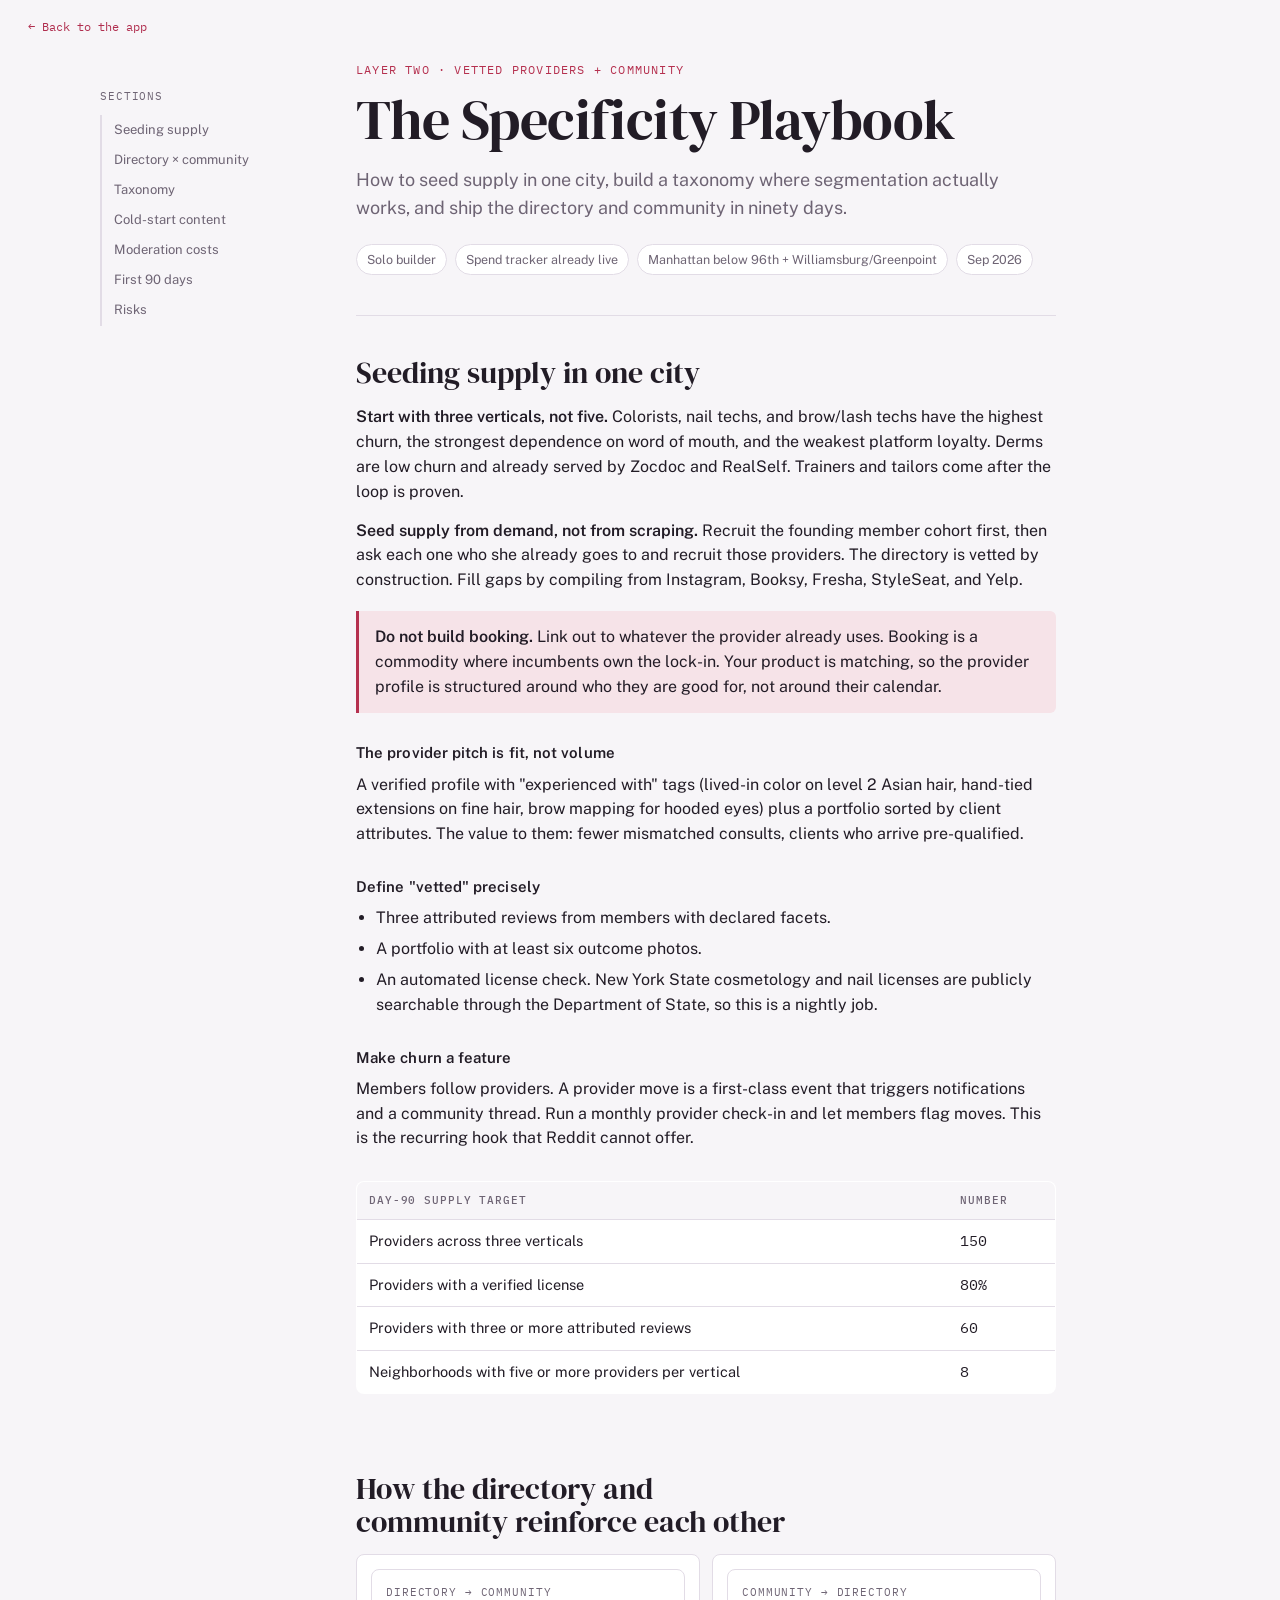
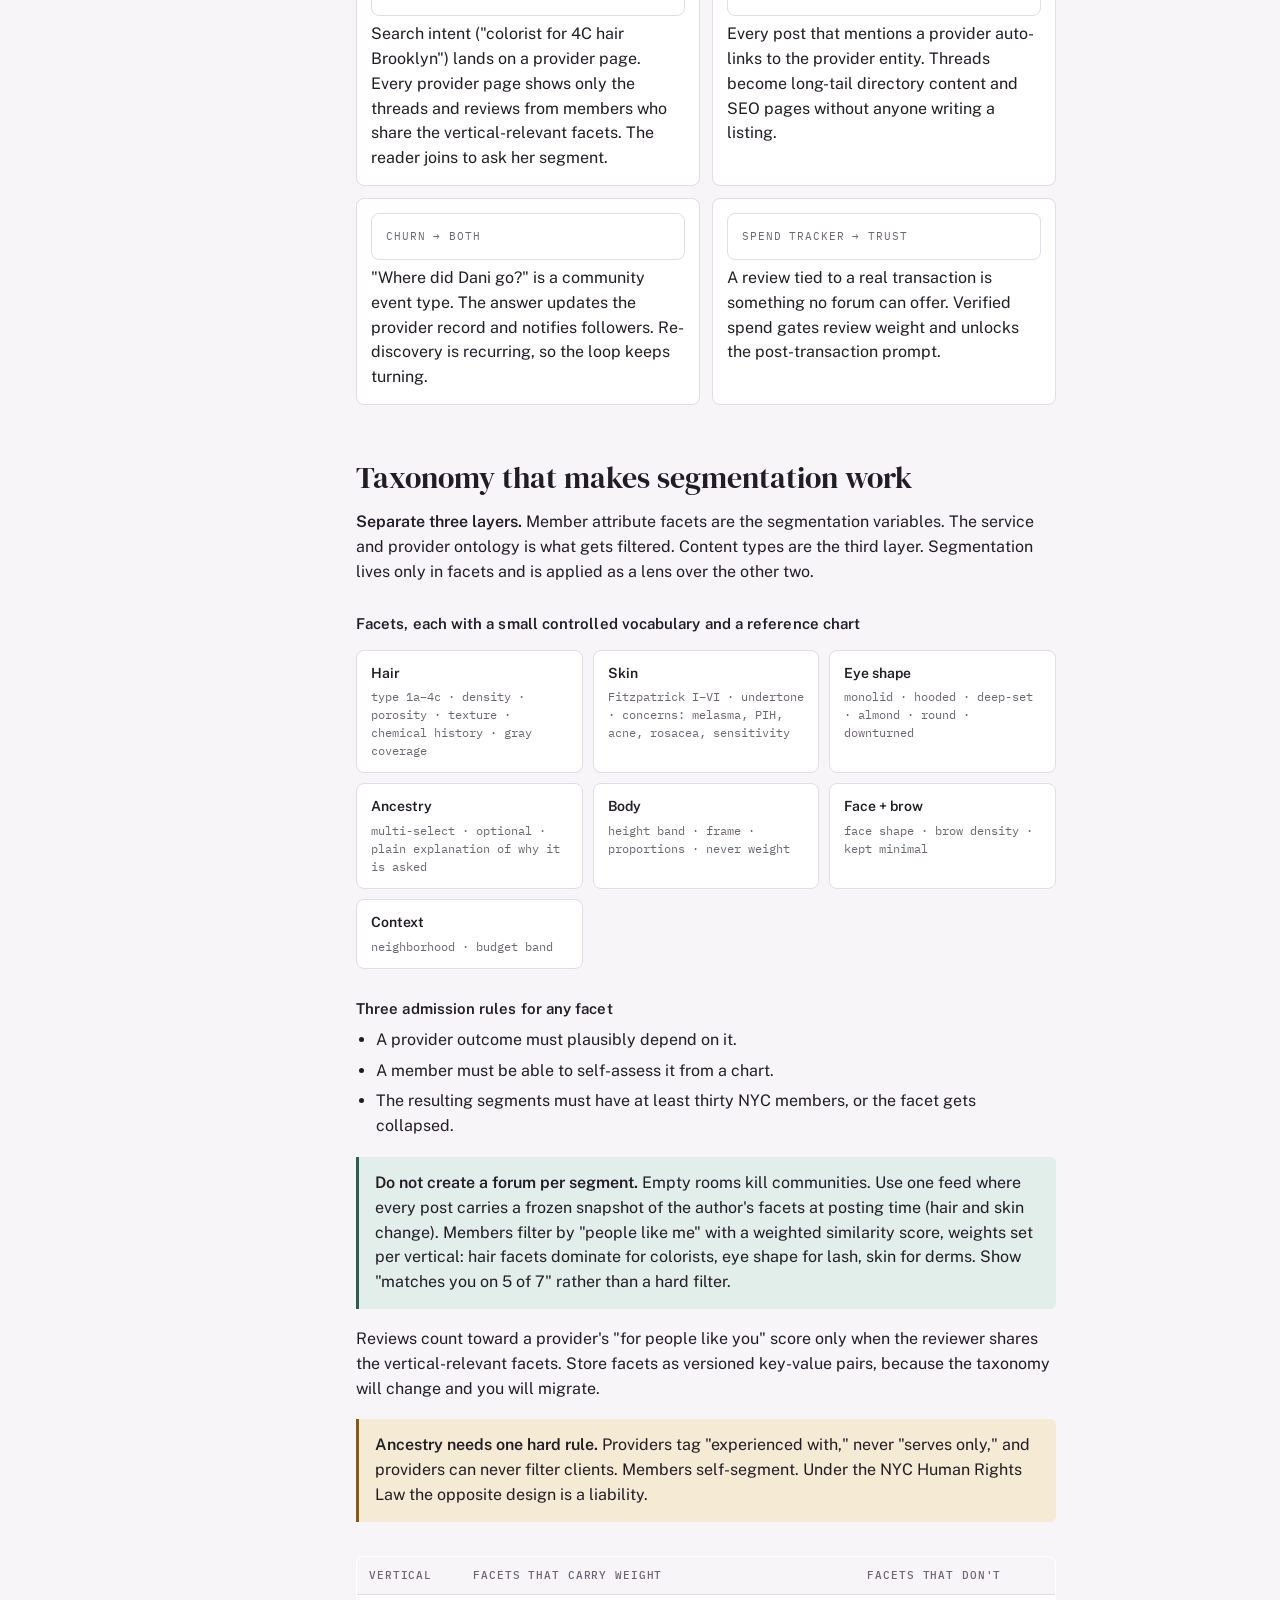
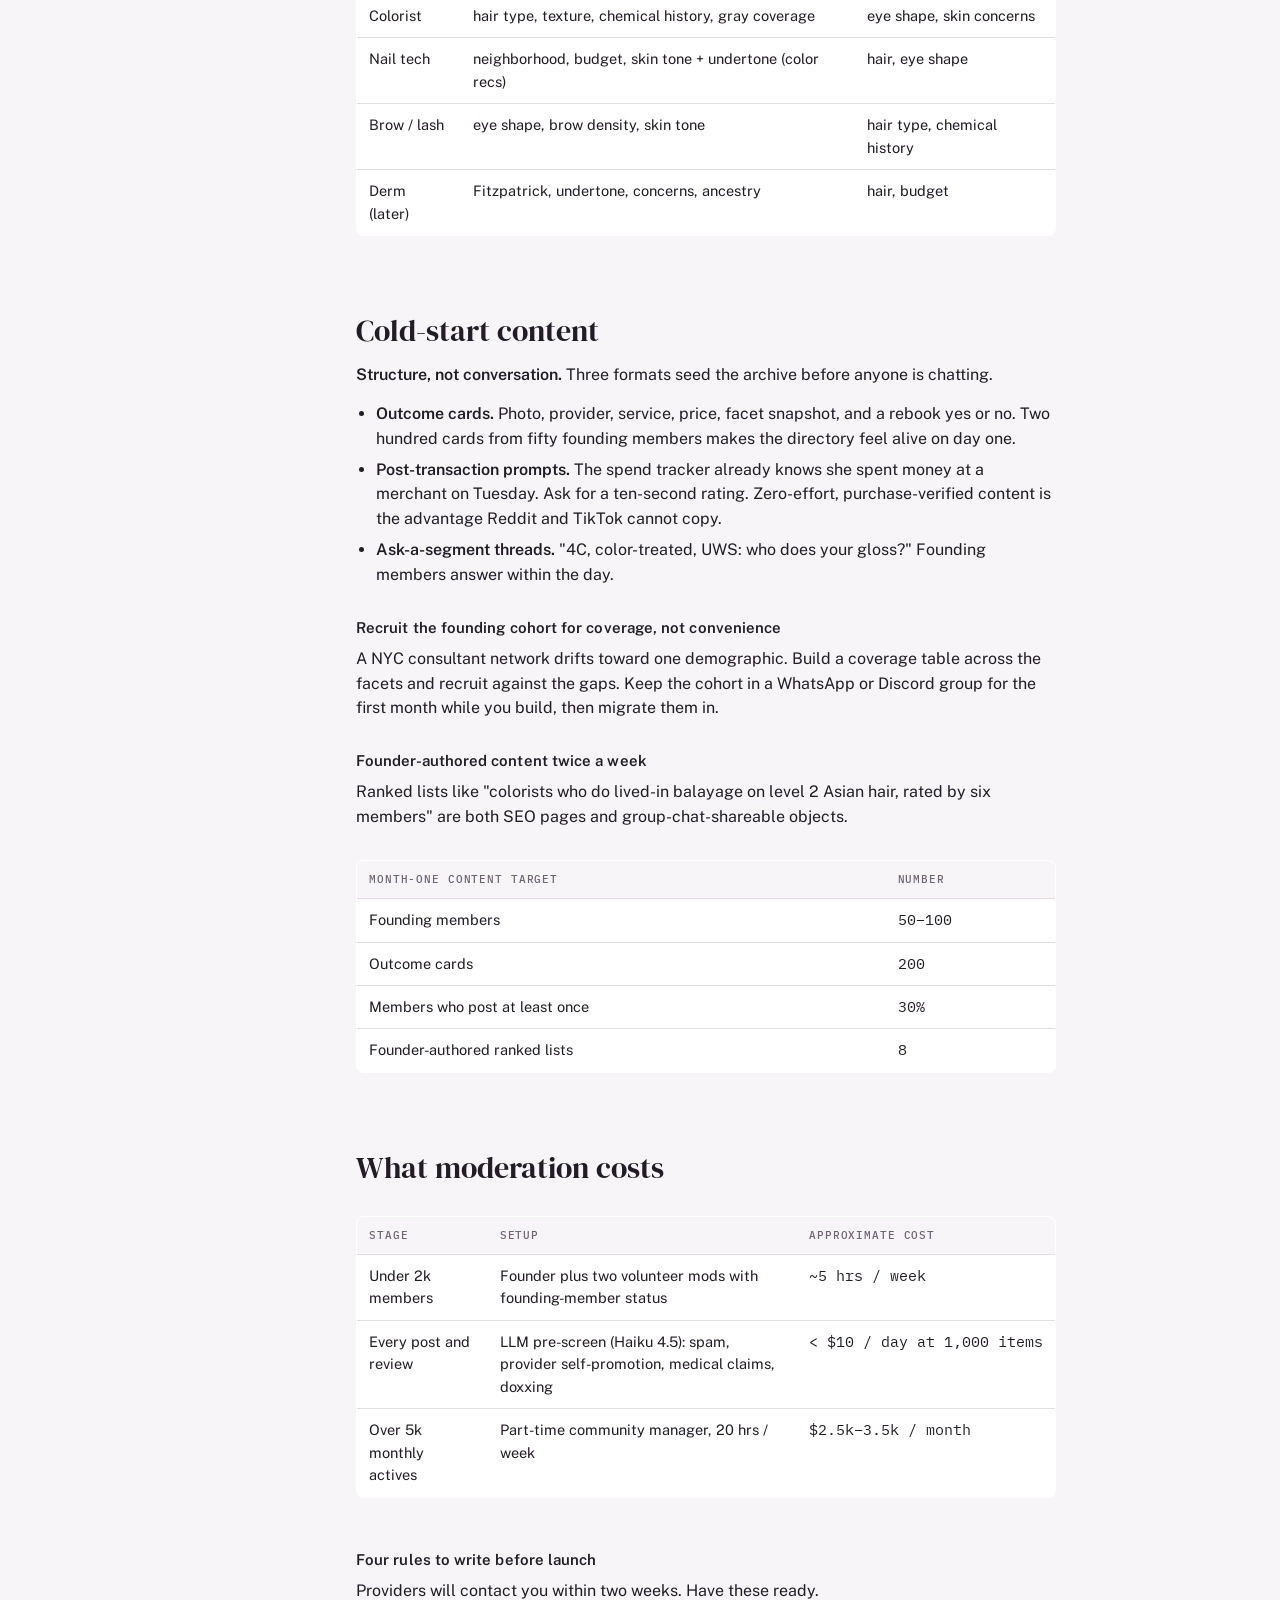
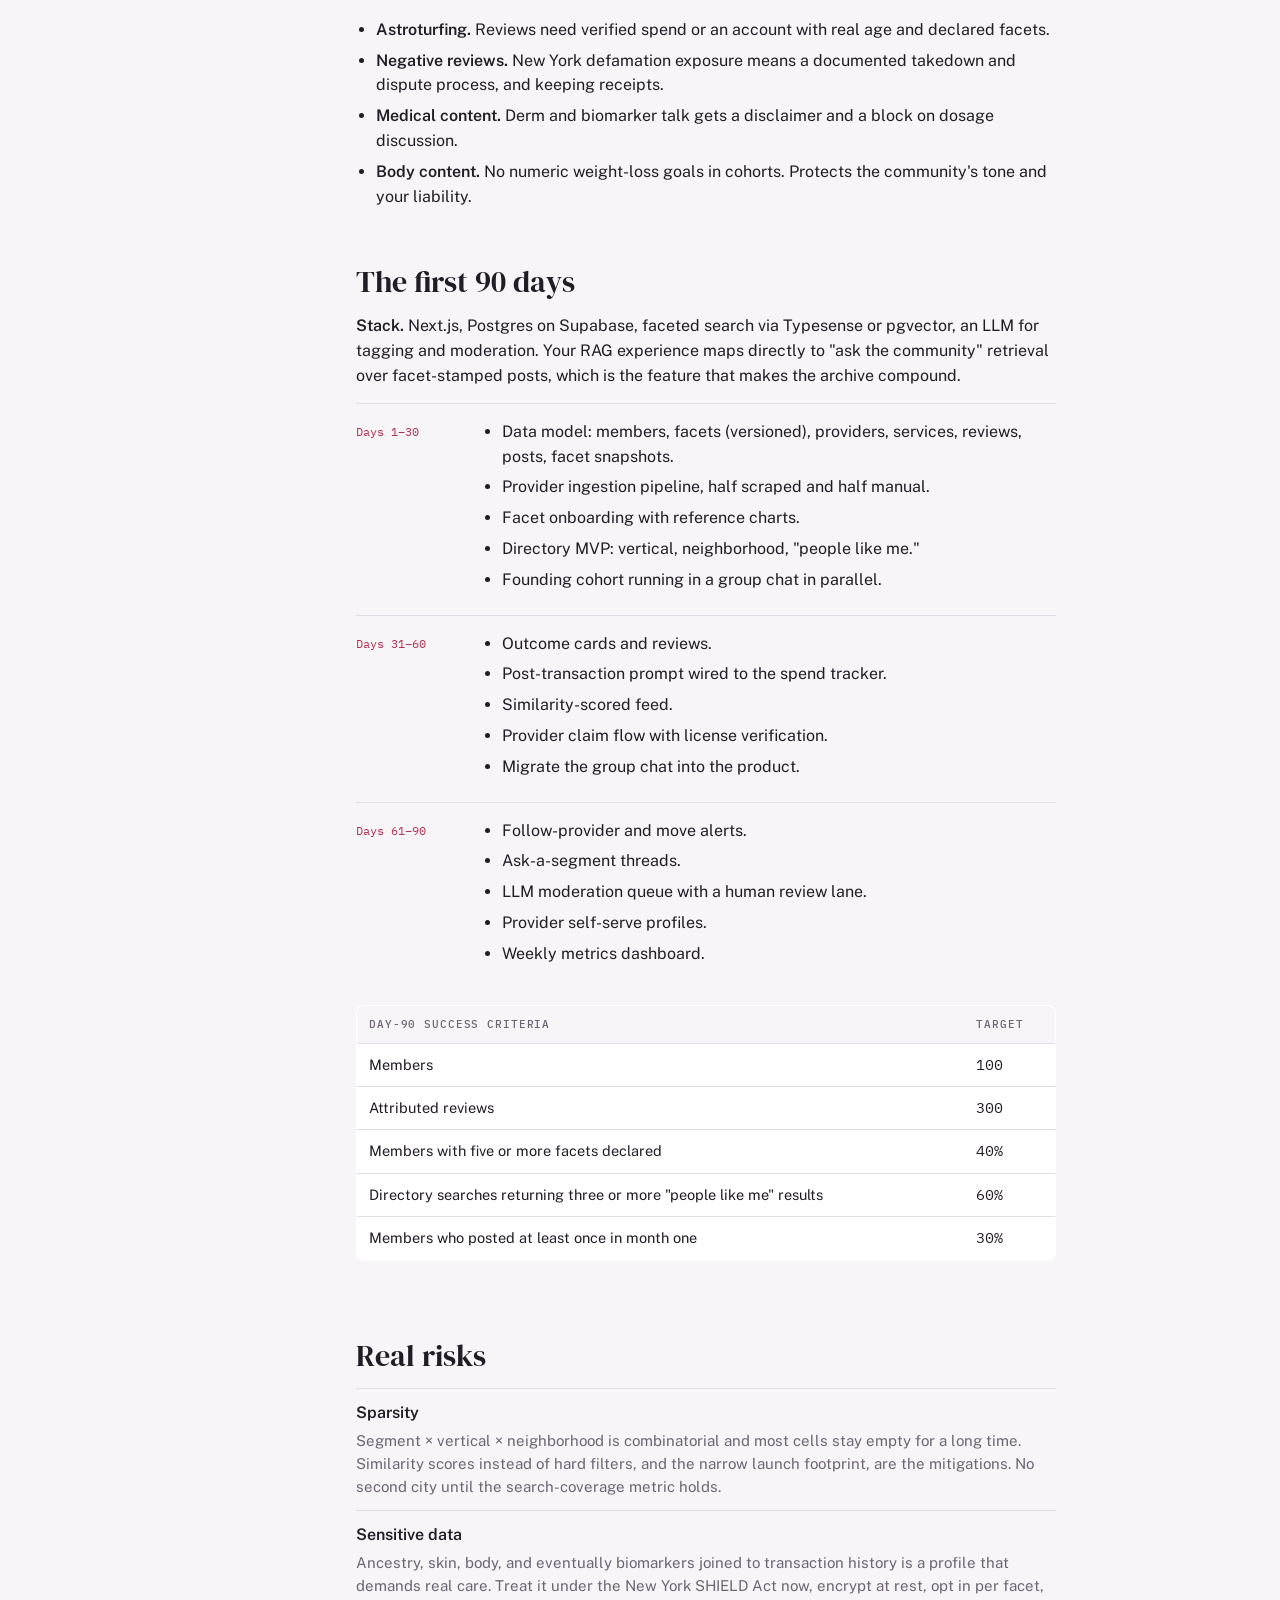
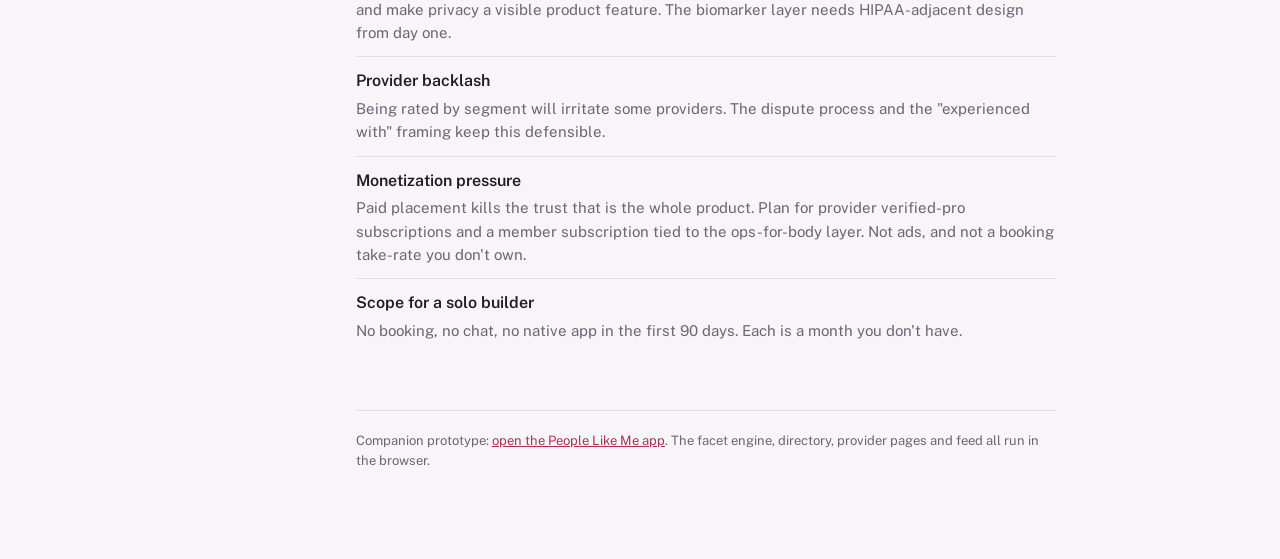
==== playbook.html @ e2a89713 "feat: People Like Me, facet-segmented provider directory and community demo Static PWA, no build ste" ====
<!doctype html>
<html lang="en">
<head>
<meta charset="utf-8">
<meta name="viewport" content="width=device-width, initial-scale=1">
<link rel="icon" href="icons/icon.svg" type="image/svg+xml">
<title>The Specificity Playbook</title>
<link rel="stylesheet" href="https://fonts.googleapis.com/css2?family=DM+Serif+Display&family=Public+Sans:ital,wght@0,400;0,500;0,600;1,400&family=IBM+Plex+Mono:wght@400;500&display=swap">
<style>
:root{
  --bg:#F7F5F8;--surface:#FFFFFF;--ink:#221C26;--muted:#6E6474;--line:#E2DCE6;
  --accent:#B5304F;--accent-soft:#F6E3E8;--good:#2F5D50;--good-soft:#E1EEE9;--warn:#8A5A12;--warn-soft:#F5EAD3;
}
@media (prefers-color-scheme: dark){:root:not([data-theme="light"]){
  --bg:#17131A;--surface:#221C26;--ink:#F1ECF3;--muted:#A79DAD;--line:#3A3140;
  --accent:#E2647F;--accent-soft:#3B2230;--good:#6BBF9E;--good-soft:#1E3A31;--warn:#E0B060;--warn-soft:#3A2F17;
}}
:root[data-theme="dark"]{
  --bg:#17131A;--surface:#221C26;--ink:#F1ECF3;--muted:#A79DAD;--line:#3A3140;
  --accent:#E2647F;--accent-soft:#3B2230;--good:#6BBF9E;--good-soft:#1E3A31;--warn:#E0B060;--warn-soft:#3A2F17;
}
*{box-sizing:border-box}
body{background:var(--bg);color:var(--ink);font-family:"Public Sans",system-ui,-apple-system,sans-serif;font-size:16px;line-height:1.55;padding-inline:20px;padding-block:0 80px}
.wrap{max-width:1080px;margin:0 auto;display:grid;grid-template-columns:200px minmax(0,1fr);gap:56px}
@media(max-width:820px){.wrap{grid-template-columns:1fr;gap:0}nav.toc{display:none}}
nav.toc{position:sticky;top:24px;align-self:start;padding-top:64px;font-size:13px}
nav.toc .k{font-family:"IBM Plex Mono",monospace;font-size:11px;letter-spacing:.08em;text-transform:uppercase;color:var(--muted);margin-bottom:10px}
nav.toc a{display:block;color:var(--muted);text-decoration:none;padding:5px 0;border-left:2px solid var(--line);padding-left:12px}
nav.toc a:hover,nav.toc a:focus-visible{color:var(--accent);border-color:var(--accent);outline:none}
main{max-width:70ch}
header{padding-block:64px 40px;border-bottom:1px solid var(--line);margin-bottom:40px}
.eyebrow{font-family:"IBM Plex Mono",monospace;font-size:12px;letter-spacing:.1em;text-transform:uppercase;color:var(--accent)}
h1{font-family:"DM Serif Display",Georgia,serif;font-weight:400;font-size:clamp(38px,6vw,56px);line-height:1.02;margin:12px 0 18px;text-wrap:balance;letter-spacing:-.01em}
.lede{font-size:18px;color:var(--muted);max-width:60ch}
.assume{margin-top:22px;display:flex;flex-wrap:wrap;gap:8px}
.assume span{font-size:12.5px;padding:5px 10px;border:1px solid var(--line);border-radius:999px;color:var(--muted);background:var(--surface)}
h2{font-family:"DM Serif Display",Georgia,serif;font-weight:400;font-size:30px;line-height:1.1;margin:56px 0 16px;text-wrap:balance}
h2:first-of-type{margin-top:0}
h3{font-size:15px;font-weight:600;margin:28px 0 8px;letter-spacing:.005em}
p{margin:0 0 14px}
strong{font-weight:600}
ul{padding-left:20px;margin:0 0 14px}li{margin-bottom:6px}
.callout{background:var(--accent-soft);border-left:3px solid var(--accent);padding:14px 16px;border-radius:0 6px 6px 0;margin:18px 0}
.callout.good{background:var(--good-soft);border-color:var(--good)}
.callout.warn{background:var(--warn-soft);border-color:var(--warn)}
.callout p:last-child{margin:0}
table{width:100%;border-collapse:collapse;margin:16px 0 22px;font-size:14.5px;background:var(--surface);border:1px solid var(--line);border-radius:8px;overflow:hidden}
.tw{overflow-x:auto}
th,td{text-align:left;padding:10px 12px;border-bottom:1px solid var(--line);vertical-align:top}
th{font-family:"IBM Plex Mono",monospace;font-size:11px;letter-spacing:.08em;text-transform:uppercase;color:var(--muted);font-weight:500;background:var(--bg)}
tr:last-child td{border-bottom:0}
td.num{font-family:"IBM Plex Mono",monospace;font-variant-numeric:tabular-nums;white-space:nowrap}
.facets{display:grid;grid-template-columns:repeat(auto-fit,minmax(200px,1fr));gap:10px;margin:14px 0 20px}
.facet{background:var(--surface);border:1px solid var(--line);border-radius:8px;padding:12px 14px}
.facet .n{font-weight:600;font-size:14px}
.facet .v{font-family:"IBM Plex Mono",monospace;font-size:12px;color:var(--muted);margin-top:4px;line-height:1.5}
.phase{display:grid;grid-template-columns:110px 1fr;gap:16px;padding:16px 0;border-top:1px solid var(--line)}
.phase:last-of-type{border-bottom:1px solid var(--line)}
.phase .d{font-family:"IBM Plex Mono",monospace;font-size:12px;color:var(--accent);padding-top:3px}
.phase ul{margin:0}
@media(max-width:480px){.phase{grid-template-columns:1fr;gap:6px}}
.loop{display:grid;grid-template-columns:1fr 1fr;gap:12px;margin:16px 0 22px}
@media(max-width:560px){.loop{grid-template-columns:1fr}}
.loop div{background:var(--surface);border:1px solid var(--line);border-radius:8px;padding:14px}
.loop .t{font-family:"IBM Plex Mono",monospace;font-size:11px;letter-spacing:.08em;text-transform:uppercase;color:var(--muted);margin-bottom:6px}
.risk{padding:12px 0;border-top:1px solid var(--line)}
.risk:last-child{border-bottom:1px solid var(--line)}
.risk b{display:block;font-weight:600;margin-bottom:3px}
.risk p{margin:0;color:var(--muted);font-size:15px}
footer{margin-top:56px;padding-top:20px;border-top:1px solid var(--line);font-size:13px;color:var(--muted)}
footer a{color:var(--accent)}
</style>
</head>
<body>
<p style="font-family:IBM Plex Mono,monospace;font-size:12px;margin:18px 0 -40px"><a href="./" style="color:#B02D4E;text-decoration:none">← Back to the app</a></p>

<div class="wrap">
<nav class="toc" aria-label="Sections">
  <div class="k">Sections</div>
  <a href="#supply">Seeding supply</a>
  <a href="#loop">Directory × community</a>
  <a href="#taxonomy">Taxonomy</a>
  <a href="#content">Cold-start content</a>
  <a href="#moderation">Moderation costs</a>
  <a href="#build">First 90 days</a>
  <a href="#risks">Risks</a>
</nav>
<main>
<header>
  <div class="eyebrow">Layer two · vetted providers + community</div>
  <h1>The Specificity Playbook</h1>
  <p class="lede">How to seed supply in one city, build a taxonomy where segmentation actually works, and ship the directory and community in ninety days.</p>
  <div class="assume"><span>Solo builder</span><span>Spend tracker already live</span><span>Manhattan below 96th + Williamsburg/Greenpoint</span><span>Sep 2026</span></div>
</header>

<h2 id="supply">Seeding supply in one city</h2>
<p><strong>Start with three verticals, not five.</strong> Colorists, nail techs, and brow/lash techs have the highest churn, the strongest dependence on word of mouth, and the weakest platform loyalty. Derms are low churn and already served by Zocdoc and RealSelf. Trainers and tailors come after the loop is proven.</p>
<p><strong>Seed supply from demand, not from scraping.</strong> Recruit the founding member cohort first, then ask each one who she already goes to and recruit those providers. The directory is vetted by construction. Fill gaps by compiling from Instagram, Booksy, Fresha, StyleSeat, and Yelp.</p>
<div class="callout"><p><strong>Do not build booking.</strong> Link out to whatever the provider already uses. Booking is a commodity where incumbents own the lock-in. Your product is matching, so the provider profile is structured around who they are good for, not around their calendar.</p></div>
<h3>The provider pitch is fit, not volume</h3>
<p>A verified profile with "experienced with" tags (lived-in color on level 2 Asian hair, hand-tied extensions on fine hair, brow mapping for hooded eyes) plus a portfolio sorted by client attributes. The value to them: fewer mismatched consults, clients who arrive pre-qualified.</p>
<h3>Define "vetted" precisely</h3>
<ul>
<li>Three attributed reviews from members with declared facets.</li>
<li>A portfolio with at least six outcome photos.</li>
<li>An automated license check. New York State cosmetology and nail licenses are publicly searchable through the Department of State, so this is a nightly job.</li>
</ul>
<h3>Make churn a feature</h3>
<p>Members follow providers. A provider move is a first-class event that triggers notifications and a community thread. Run a monthly provider check-in and let members flag moves. This is the recurring hook that Reddit cannot offer.</p>
<div class="tw"><table>
<tr><th>Day-90 supply target</th><th>Number</th></tr>
<tr><td>Providers across three verticals</td><td class="num">150</td></tr>
<tr><td>Providers with a verified license</td><td class="num">80%</td></tr>
<tr><td>Providers with three or more attributed reviews</td><td class="num">60</td></tr>
<tr><td>Neighborhoods with five or more providers per vertical</td><td class="num">8</td></tr>
</table></div>

<h2 id="loop">How the directory and community reinforce each other</h2>
<div class="loop">
<div><div class="t">Directory → community</div>Search intent ("colorist for 4C hair Brooklyn") lands on a provider page. Every provider page shows only the threads and reviews from members who share the vertical-relevant facets. The reader joins to ask her segment.</div>
<div><div class="t">Community → directory</div>Every post that mentions a provider auto-links to the provider entity. Threads become long-tail directory content and SEO pages without anyone writing a listing.</div>
<div><div class="t">Churn → both</div>"Where did Dani go?" is a community event type. The answer updates the provider record and notifies followers. Re-discovery is recurring, so the loop keeps turning.</div>
<div><div class="t">Spend tracker → trust</div>A review tied to a real transaction is something no forum can offer. Verified spend gates review weight and unlocks the post-transaction prompt.</div>
</div>

<h2 id="taxonomy">Taxonomy that makes segmentation work</h2>
<p><strong>Separate three layers.</strong> Member attribute facets are the segmentation variables. The service and provider ontology is what gets filtered. Content types are the third layer. Segmentation lives only in facets and is applied as a lens over the other two.</p>
<h3>Facets, each with a small controlled vocabulary and a reference chart</h3>
<div class="facets">
<div class="facet"><div class="n">Hair</div><div class="v">type 1a–4c · density · porosity · texture · chemical history · gray coverage</div></div>
<div class="facet"><div class="n">Skin</div><div class="v">Fitzpatrick I–VI · undertone · concerns: melasma, PIH, acne, rosacea, sensitivity</div></div>
<div class="facet"><div class="n">Eye shape</div><div class="v">monolid · hooded · deep-set · almond · round · downturned</div></div>
<div class="facet"><div class="n">Ancestry</div><div class="v">multi-select · optional · plain explanation of why it is asked</div></div>
<div class="facet"><div class="n">Body</div><div class="v">height band · frame · proportions · never weight</div></div>
<div class="facet"><div class="n">Face + brow</div><div class="v">face shape · brow density · kept minimal</div></div>
<div class="facet"><div class="n">Context</div><div class="v">neighborhood · budget band</div></div>
</div>
<h3>Three admission rules for any facet</h3>
<ul>
<li>A provider outcome must plausibly depend on it.</li>
<li>A member must be able to self-assess it from a chart.</li>
<li>The resulting segments must have at least thirty NYC members, or the facet gets collapsed.</li>
</ul>
<div class="callout good"><p><strong>Do not create a forum per segment.</strong> Empty rooms kill communities. Use one feed where every post carries a frozen snapshot of the author's facets at posting time (hair and skin change). Members filter by "people like me" with a weighted similarity score, weights set per vertical: hair facets dominate for colorists, eye shape for lash, skin for derms. Show "matches you on 5 of 7" rather than a hard filter.</p></div>
<p>Reviews count toward a provider's "for people like you" score only when the reviewer shares the vertical-relevant facets. Store facets as versioned key-value pairs, because the taxonomy will change and you will migrate.</p>
<div class="callout warn"><p><strong>Ancestry needs one hard rule.</strong> Providers tag "experienced with," never "serves only," and providers can never filter clients. Members self-segment. Under the NYC Human Rights Law the opposite design is a liability.</p></div>
<div class="tw"><table>
<tr><th>Vertical</th><th>Facets that carry weight</th><th>Facets that don't</th></tr>
<tr><td>Colorist</td><td>hair type, texture, chemical history, gray coverage</td><td>eye shape, skin concerns</td></tr>
<tr><td>Nail tech</td><td>neighborhood, budget, skin tone + undertone (color recs)</td><td>hair, eye shape</td></tr>
<tr><td>Brow / lash</td><td>eye shape, brow density, skin tone</td><td>hair type, chemical history</td></tr>
<tr><td>Derm (later)</td><td>Fitzpatrick, undertone, concerns, ancestry</td><td>hair, budget</td></tr>
</table></div>

<h2 id="content">Cold-start content</h2>
<p><strong>Structure, not conversation.</strong> Three formats seed the archive before anyone is chatting.</p>
<ul>
<li><strong>Outcome cards.</strong> Photo, provider, service, price, facet snapshot, and a rebook yes or no. Two hundred cards from fifty founding members makes the directory feel alive on day one.</li>
<li><strong>Post-transaction prompts.</strong> The spend tracker already knows she spent money at a merchant on Tuesday. Ask for a ten-second rating. Zero-effort, purchase-verified content is the advantage Reddit and TikTok cannot copy.</li>
<li><strong>Ask-a-segment threads.</strong> "4C, color-treated, UWS: who does your gloss?" Founding members answer within the day.</li>
</ul>
<h3>Recruit the founding cohort for coverage, not convenience</h3>
<p>A NYC consultant network drifts toward one demographic. Build a coverage table across the facets and recruit against the gaps. Keep the cohort in a WhatsApp or Discord group for the first month while you build, then migrate them in.</p>
<h3>Founder-authored content twice a week</h3>
<p>Ranked lists like "colorists who do lived-in balayage on level 2 Asian hair, rated by six members" are both SEO pages and group-chat-shareable objects.</p>
<div class="tw"><table>
<tr><th>Month-one content target</th><th>Number</th></tr>
<tr><td>Founding members</td><td class="num">50–100</td></tr>
<tr><td>Outcome cards</td><td class="num">200</td></tr>
<tr><td>Members who post at least once</td><td class="num">30%</td></tr>
<tr><td>Founder-authored ranked lists</td><td class="num">8</td></tr>
</table></div>

<h2 id="moderation">What moderation costs</h2>
<div class="tw"><table>
<tr><th>Stage</th><th>Setup</th><th>Approximate cost</th></tr>
<tr><td>Under 2k members</td><td>Founder plus two volunteer mods with founding-member status</td><td class="num">~5 hrs / week</td></tr>
<tr><td>Every post and review</td><td>LLM pre-screen (Haiku 4.5): spam, provider self-promotion, medical claims, doxxing</td><td class="num">&lt; $10 / day at 1,000 items</td></tr>
<tr><td>Over 5k monthly actives</td><td>Part-time community manager, 20 hrs / week</td><td class="num">$2.5k–3.5k / month</td></tr>
</table></div>
<h3>Four rules to write before launch</h3>
<p>Providers will contact you within two weeks. Have these ready.</p>
<ul>
<li><strong>Astroturfing.</strong> Reviews need verified spend or an account with real age and declared facets.</li>
<li><strong>Negative reviews.</strong> New York defamation exposure means a documented takedown and dispute process, and keeping receipts.</li>
<li><strong>Medical content.</strong> Derm and biomarker talk gets a disclaimer and a block on dosage discussion.</li>
<li><strong>Body content.</strong> No numeric weight-loss goals in cohorts. Protects the community's tone and your liability.</li>
</ul>

<h2 id="build">The first 90 days</h2>
<p><strong>Stack.</strong> Next.js, Postgres on Supabase, faceted search via Typesense or pgvector, an LLM for tagging and moderation. Your RAG experience maps directly to "ask the community" retrieval over facet-stamped posts, which is the feature that makes the archive compound.</p>
<div class="phase"><div class="d">Days 1–30</div><ul>
<li>Data model: members, facets (versioned), providers, services, reviews, posts, facet snapshots.</li>
<li>Provider ingestion pipeline, half scraped and half manual.</li>
<li>Facet onboarding with reference charts.</li>
<li>Directory MVP: vertical, neighborhood, "people like me."</li>
<li>Founding cohort running in a group chat in parallel.</li>
</ul></div>
<div class="phase"><div class="d">Days 31–60</div><ul>
<li>Outcome cards and reviews.</li>
<li>Post-transaction prompt wired to the spend tracker.</li>
<li>Similarity-scored feed.</li>
<li>Provider claim flow with license verification.</li>
<li>Migrate the group chat into the product.</li>
</ul></div>
<div class="phase"><div class="d">Days 61–90</div><ul>
<li>Follow-provider and move alerts.</li>
<li>Ask-a-segment threads.</li>
<li>LLM moderation queue with a human review lane.</li>
<li>Provider self-serve profiles.</li>
<li>Weekly metrics dashboard.</li>
</ul></div>
<div class="tw"><table>
<tr><th>Day-90 success criteria</th><th>Target</th></tr>
<tr><td>Members</td><td class="num">100</td></tr>
<tr><td>Attributed reviews</td><td class="num">300</td></tr>
<tr><td>Members with five or more facets declared</td><td class="num">40%</td></tr>
<tr><td>Directory searches returning three or more "people like me" results</td><td class="num">60%</td></tr>
<tr><td>Members who posted at least once in month one</td><td class="num">30%</td></tr>
</table></div>

<h2 id="risks">Real risks</h2>
<div class="risk"><b>Sparsity</b><p>Segment × vertical × neighborhood is combinatorial and most cells stay empty for a long time. Similarity scores instead of hard filters, and the narrow launch footprint, are the mitigations. No second city until the search-coverage metric holds.</p></div>
<div class="risk"><b>Sensitive data</b><p>Ancestry, skin, body, and eventually biomarkers joined to transaction history is a profile that demands real care. Treat it under the New York SHIELD Act now, encrypt at rest, opt in per facet, and make privacy a visible product feature. The biomarker layer needs HIPAA-adjacent design from day one.</p></div>
<div class="risk"><b>Provider backlash</b><p>Being rated by segment will irritate some providers. The dispute process and the "experienced with" framing keep this defensible.</p></div>
<div class="risk"><b>Monetization pressure</b><p>Paid placement kills the trust that is the whole product. Plan for provider verified-pro subscriptions and a member subscription tied to the ops-for-body layer. Not ads, and not a booking take-rate you don't own.</p></div>
<div class="risk"><b>Scope for a solo builder</b><p>No booking, no chat, no native app in the first 90 days. Each is a month you don't have.</p></div>

<footer>Companion prototype: <a href="./">open the People Like Me app</a>. The facet engine, directory, provider pages and feed all run in the browser.</footer>
</main>
</div>
</body>
</html>
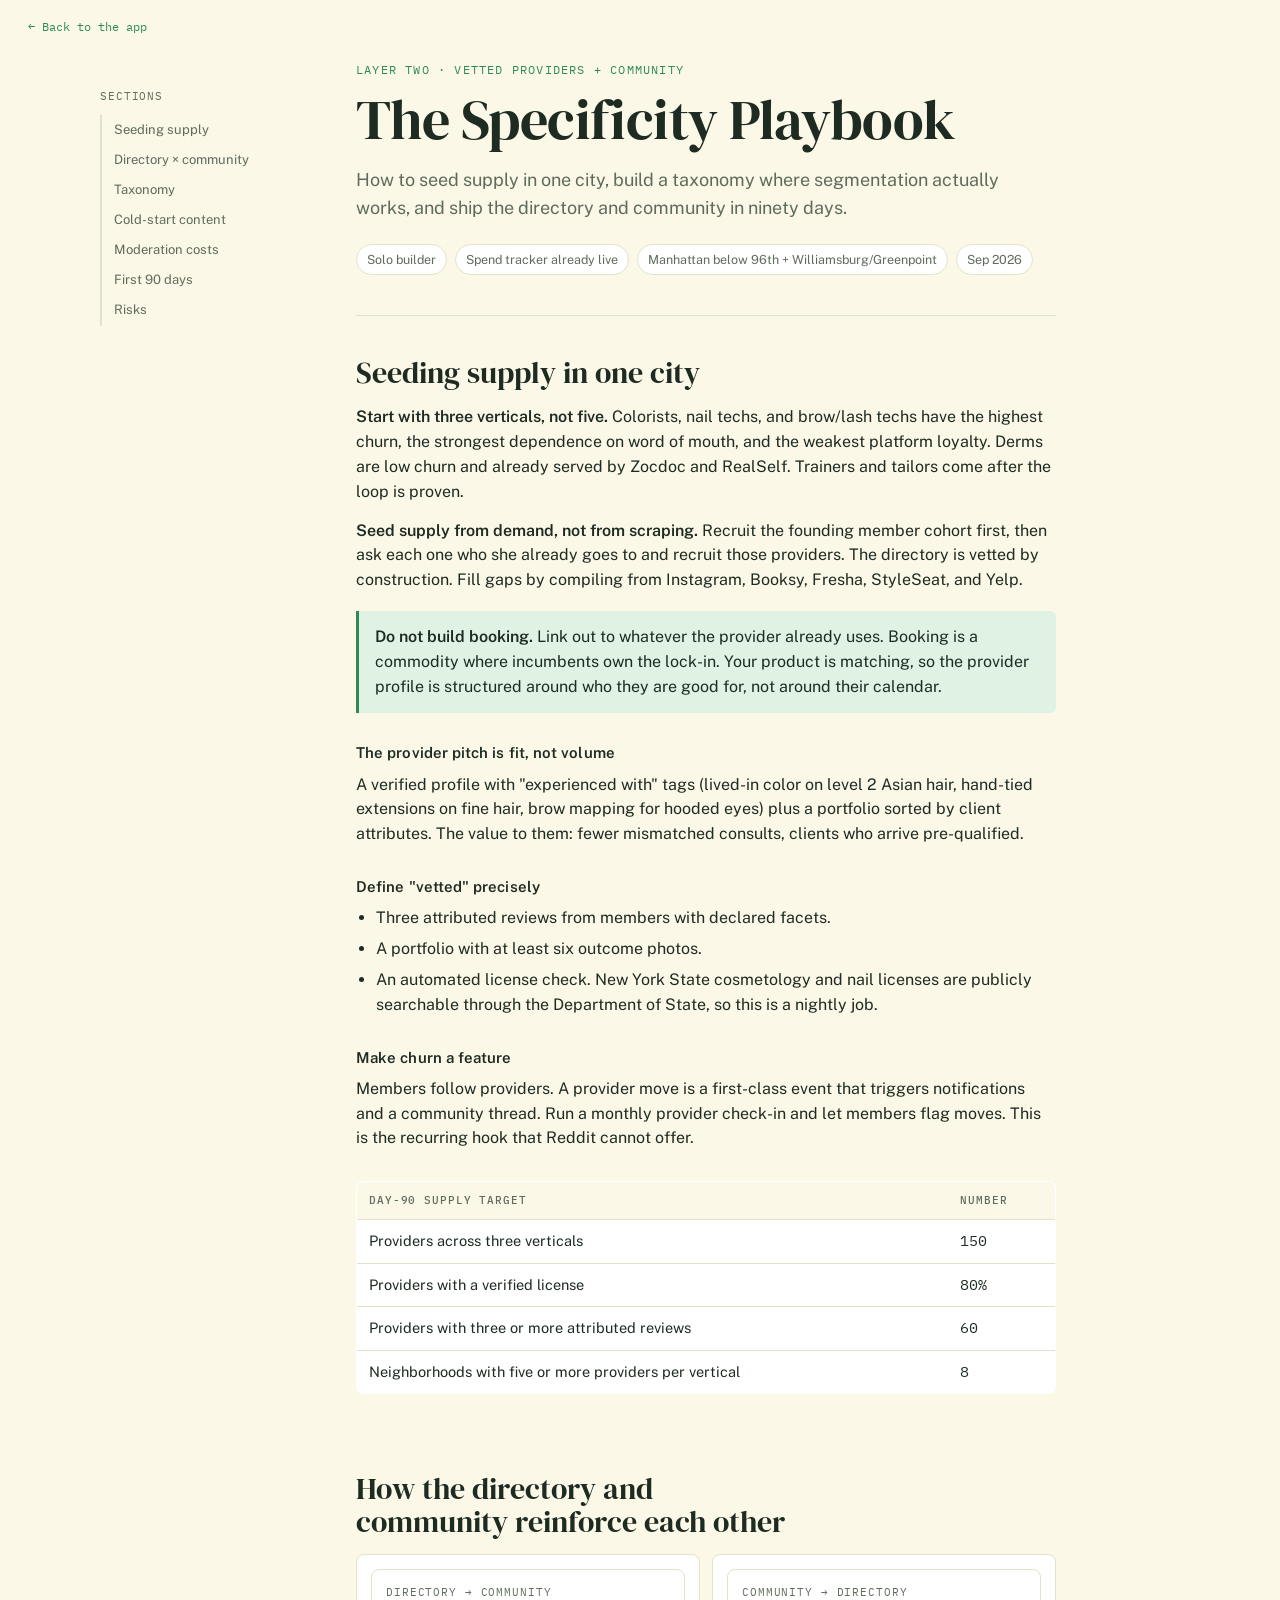
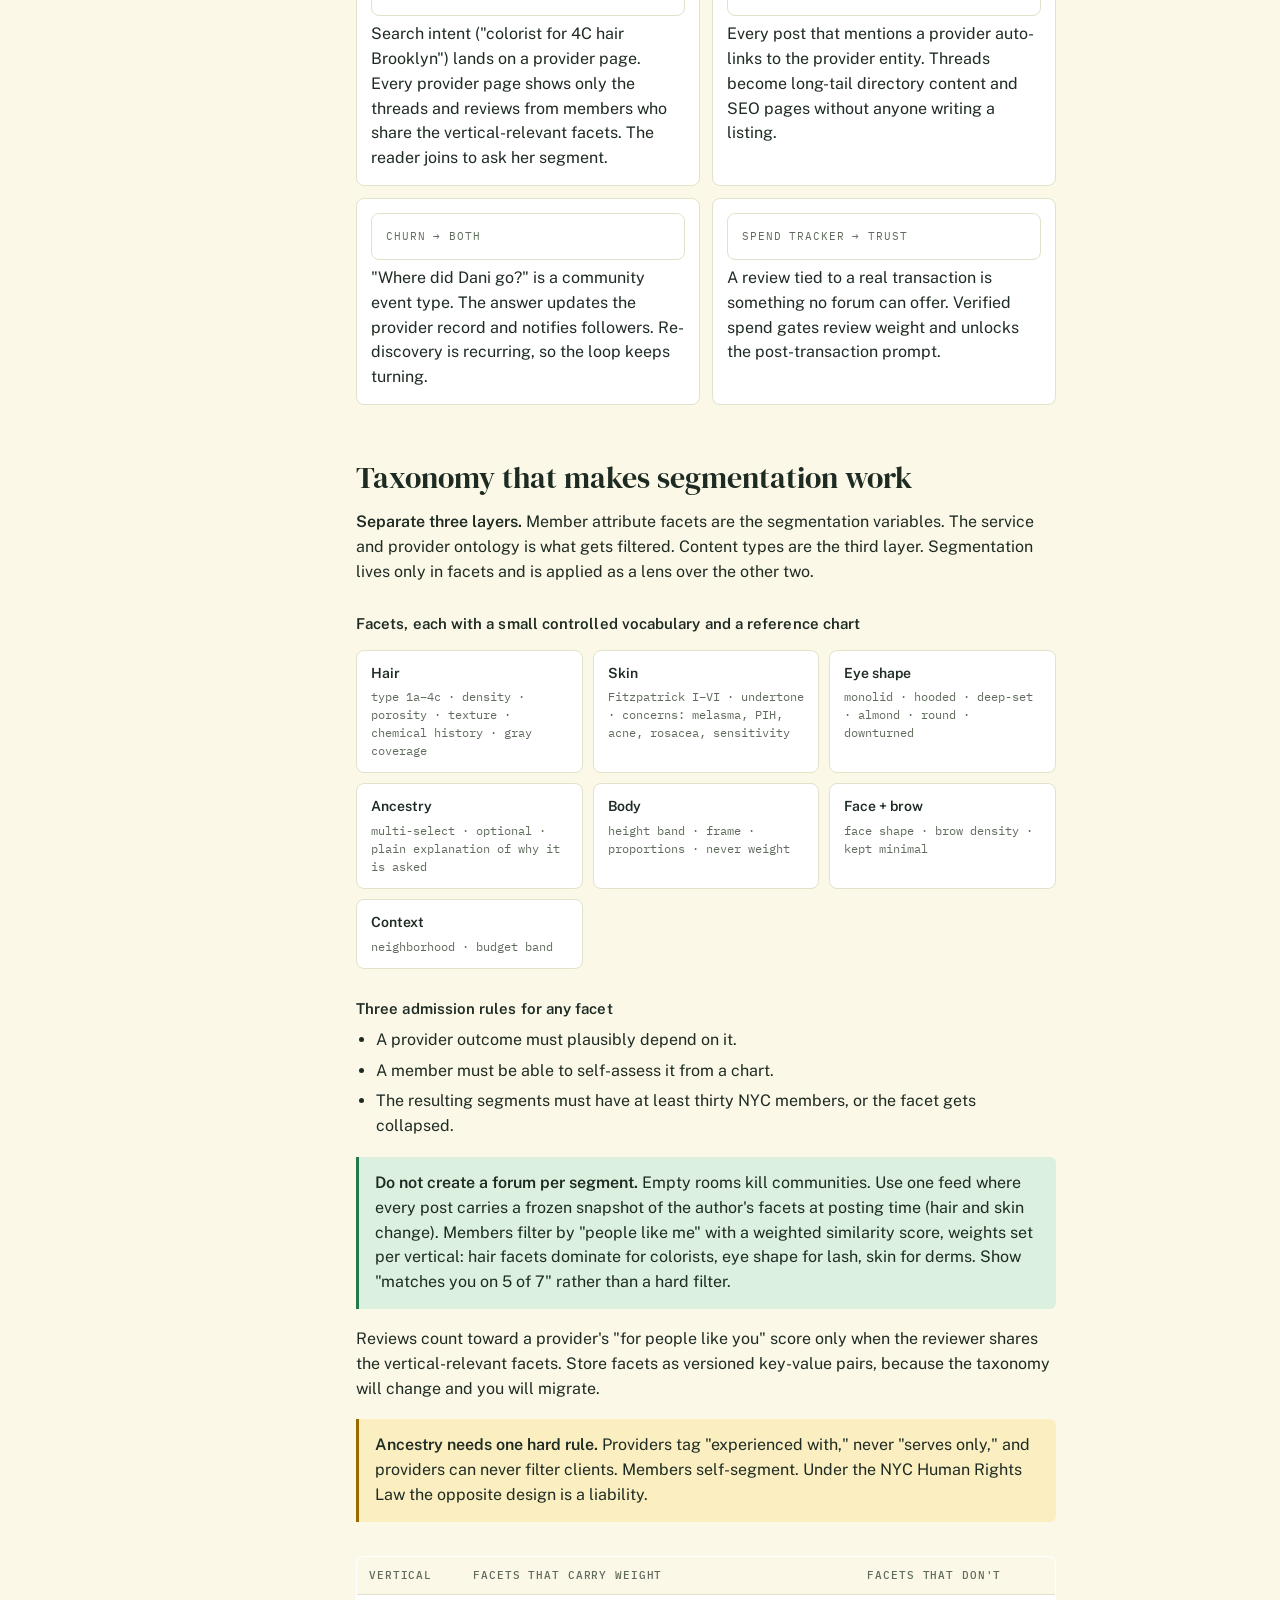
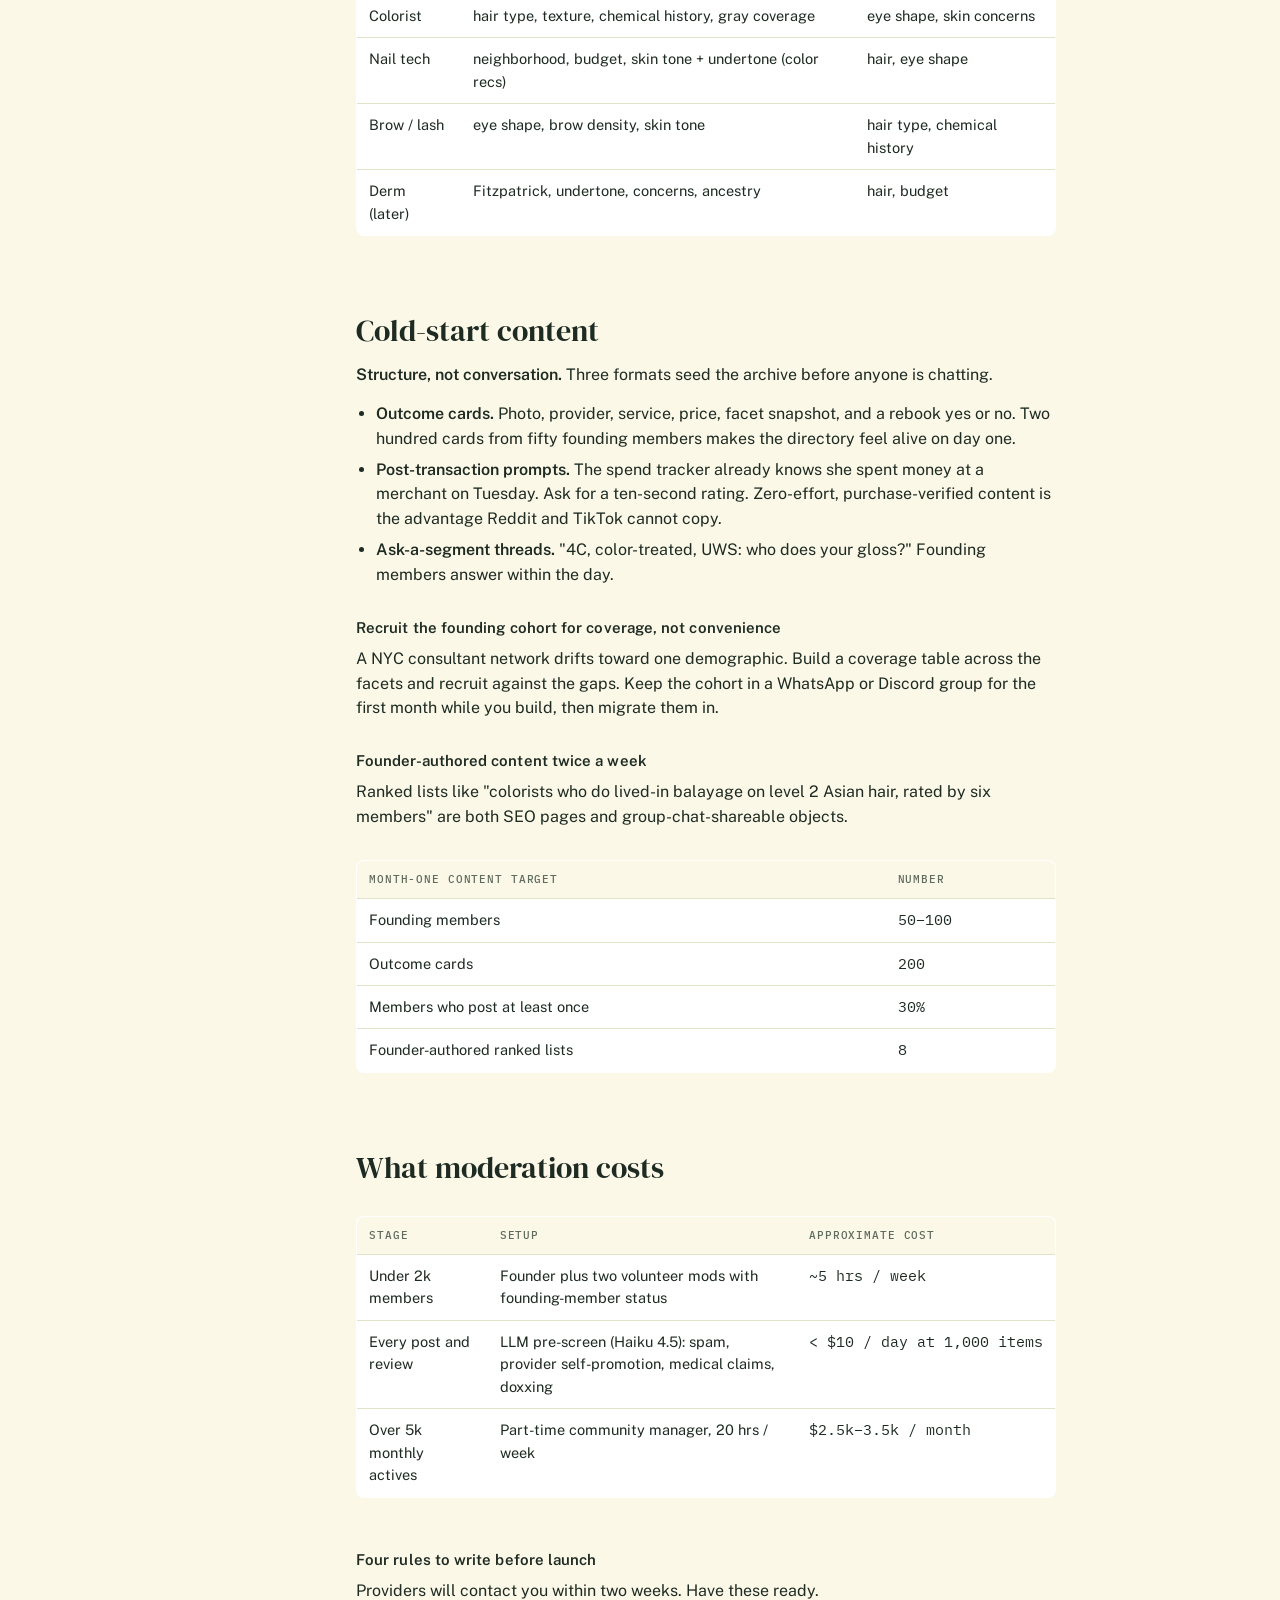
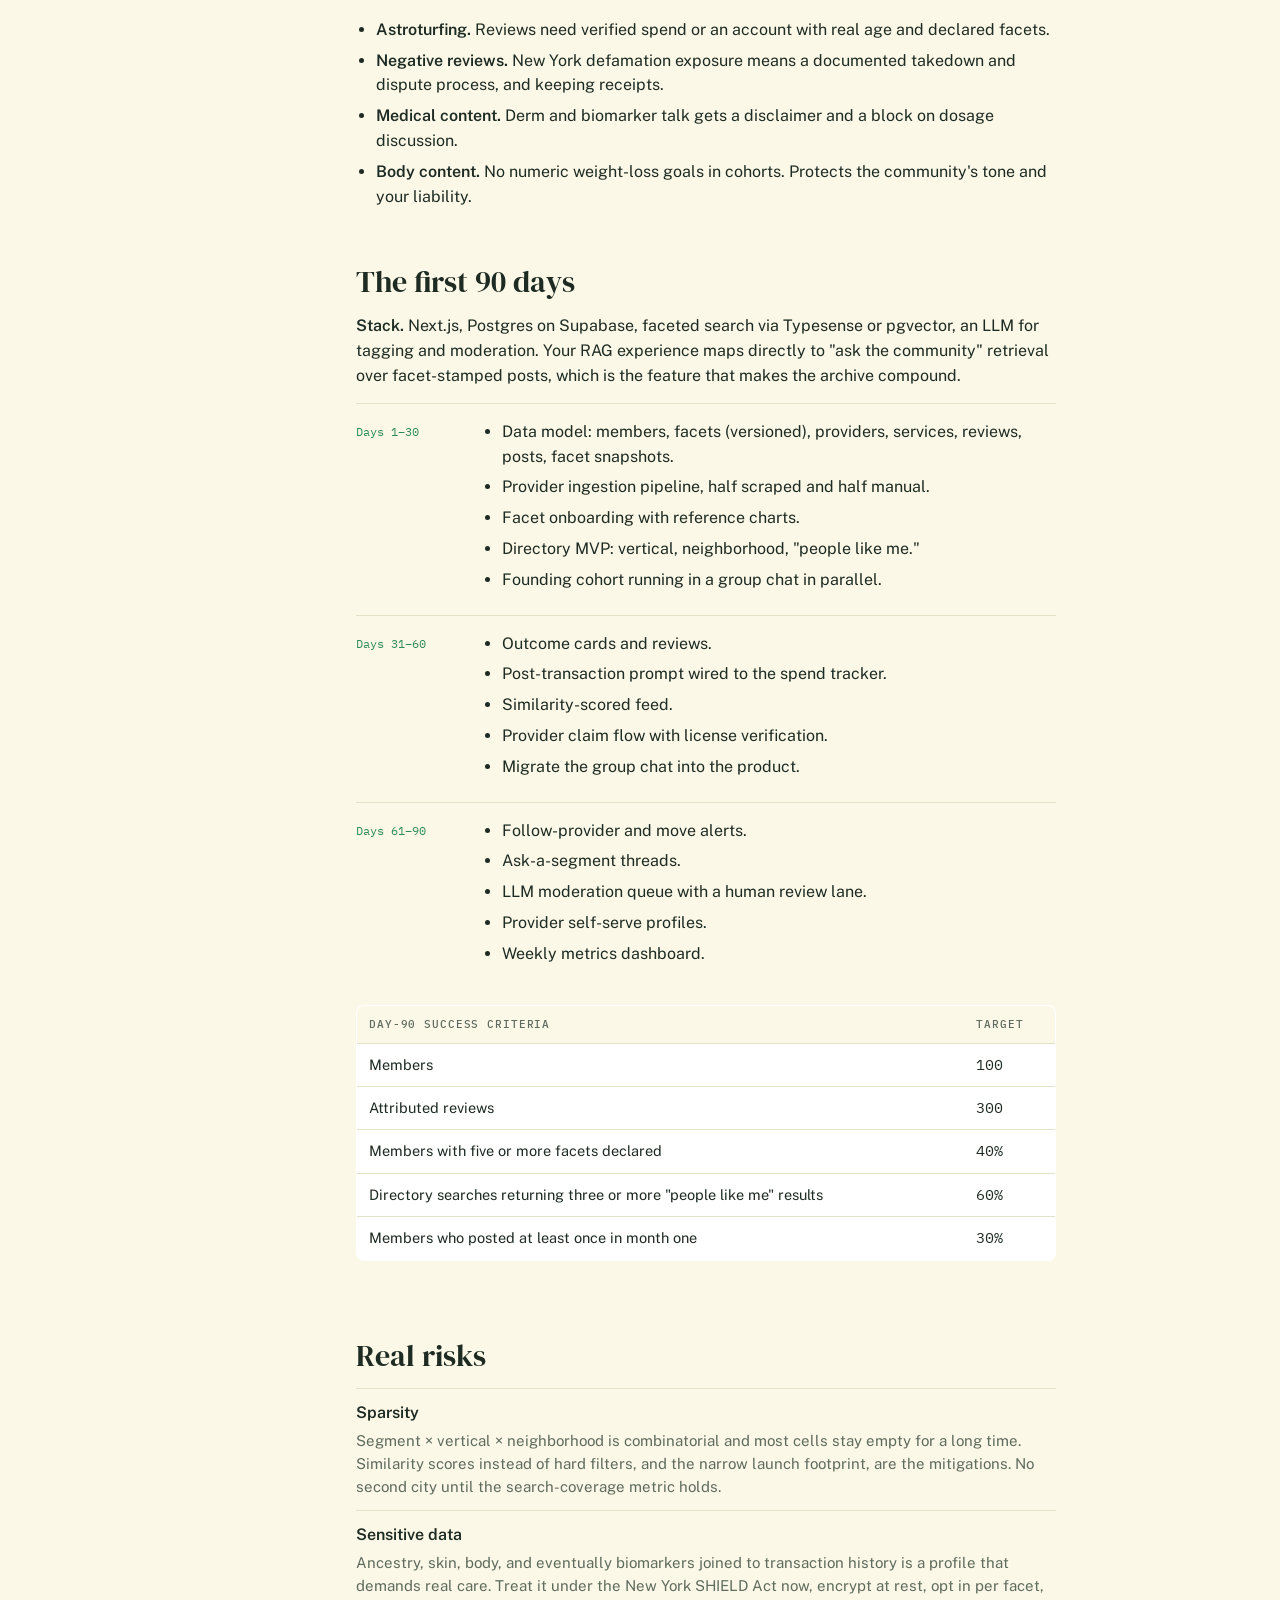
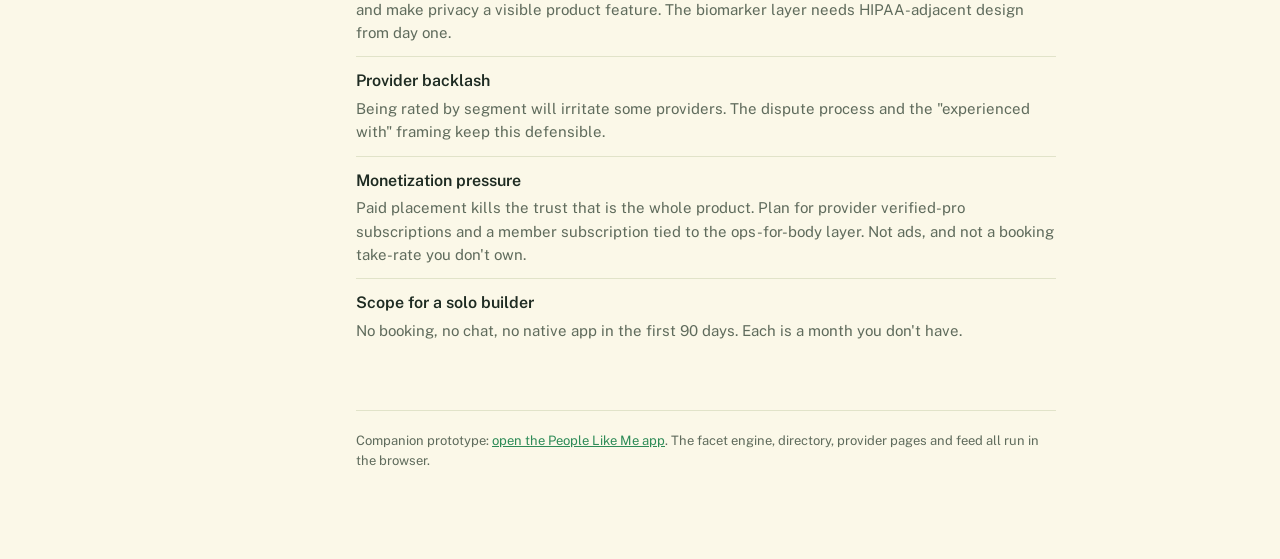
==== commit 5bf4cd5f: "style: Matisse green and lemon palette, cutout leaf icon Co-Authored-By: Claude Fable 5.1 <noreply@a" ====
--- a/playbook.html
+++ b/playbook.html
@@ -8,16 +8,16 @@
 <link rel="stylesheet" href="https://fonts.googleapis.com/css2?family=DM+Serif+Display&family=Public+Sans:ital,wght@0,400;0,500;0,600;1,400&family=IBM+Plex+Mono:wght@400;500&display=swap">
 <style>
 :root{
-  --bg:#F7F5F8;--surface:#FFFFFF;--ink:#221C26;--muted:#6E6474;--line:#E2DCE6;
-  --accent:#B5304F;--accent-soft:#F6E3E8;--good:#2F5D50;--good-soft:#E1EEE9;--warn:#8A5A12;--warn-soft:#F5EAD3;
+  --bg:#FBF8E8;--surface:#FFFFFF;--ink:#1E2B22;--muted:#5F6B5C;--line:#E1E3C9;
+  --accent:#2E8B57;--accent-soft:#DFF2E3;--good:#237A4A;--good-soft:#DCF0E0;--warn:#9A6A00;--warn-soft:#FBEFC2;
 }
 @media (prefers-color-scheme: dark){:root:not([data-theme="light"]){
-  --bg:#17131A;--surface:#221C26;--ink:#F1ECF3;--muted:#A79DAD;--line:#3A3140;
-  --accent:#E2647F;--accent-soft:#3B2230;--good:#6BBF9E;--good-soft:#1E3A31;--warn:#E0B060;--warn-soft:#3A2F17;
+  --bg:#111F18;--surface:#182A20;--ink:#EEF3E4;--muted:#A6B4A0;--line:#2E4536;
+  --accent:#6FD39A;--accent-soft:#1E3A2A;--good:#8FDDB0;--good-soft:#1E3A2C;--warn:#F0CF6A;--warn-soft:#3A3116;
 }}
 :root[data-theme="dark"]{
-  --bg:#17131A;--surface:#221C26;--ink:#F1ECF3;--muted:#A79DAD;--line:#3A3140;
-  --accent:#E2647F;--accent-soft:#3B2230;--good:#6BBF9E;--good-soft:#1E3A31;--warn:#E0B060;--warn-soft:#3A2F17;
+  --bg:#111F18;--surface:#182A20;--ink:#EEF3E4;--muted:#A6B4A0;--line:#2E4536;
+  --accent:#6FD39A;--accent-soft:#1E3A2A;--good:#8FDDB0;--good-soft:#1E3A2C;--warn:#F0CF6A;--warn-soft:#3A3116;
 }
 *{box-sizing:border-box}
 body{background:var(--bg);color:var(--ink);font-family:"Public Sans",system-ui,-apple-system,sans-serif;font-size:16px;line-height:1.55;padding-inline:20px;padding-block:0 80px}
@@ -72,7 +72,7 @@
 </style>
 </head>
 <body>
-<p style="font-family:IBM Plex Mono,monospace;font-size:12px;margin:18px 0 -40px"><a href="./" style="color:#B02D4E;text-decoration:none">← Back to the app</a></p>
+<p style="font-family:IBM Plex Mono,monospace;font-size:12px;margin:18px 0 -40px"><a href="./" style="color:#2E8B57;text-decoration:none">← Back to the app</a></p>
 
 <div class="wrap">
 <nav class="toc" aria-label="Sections">
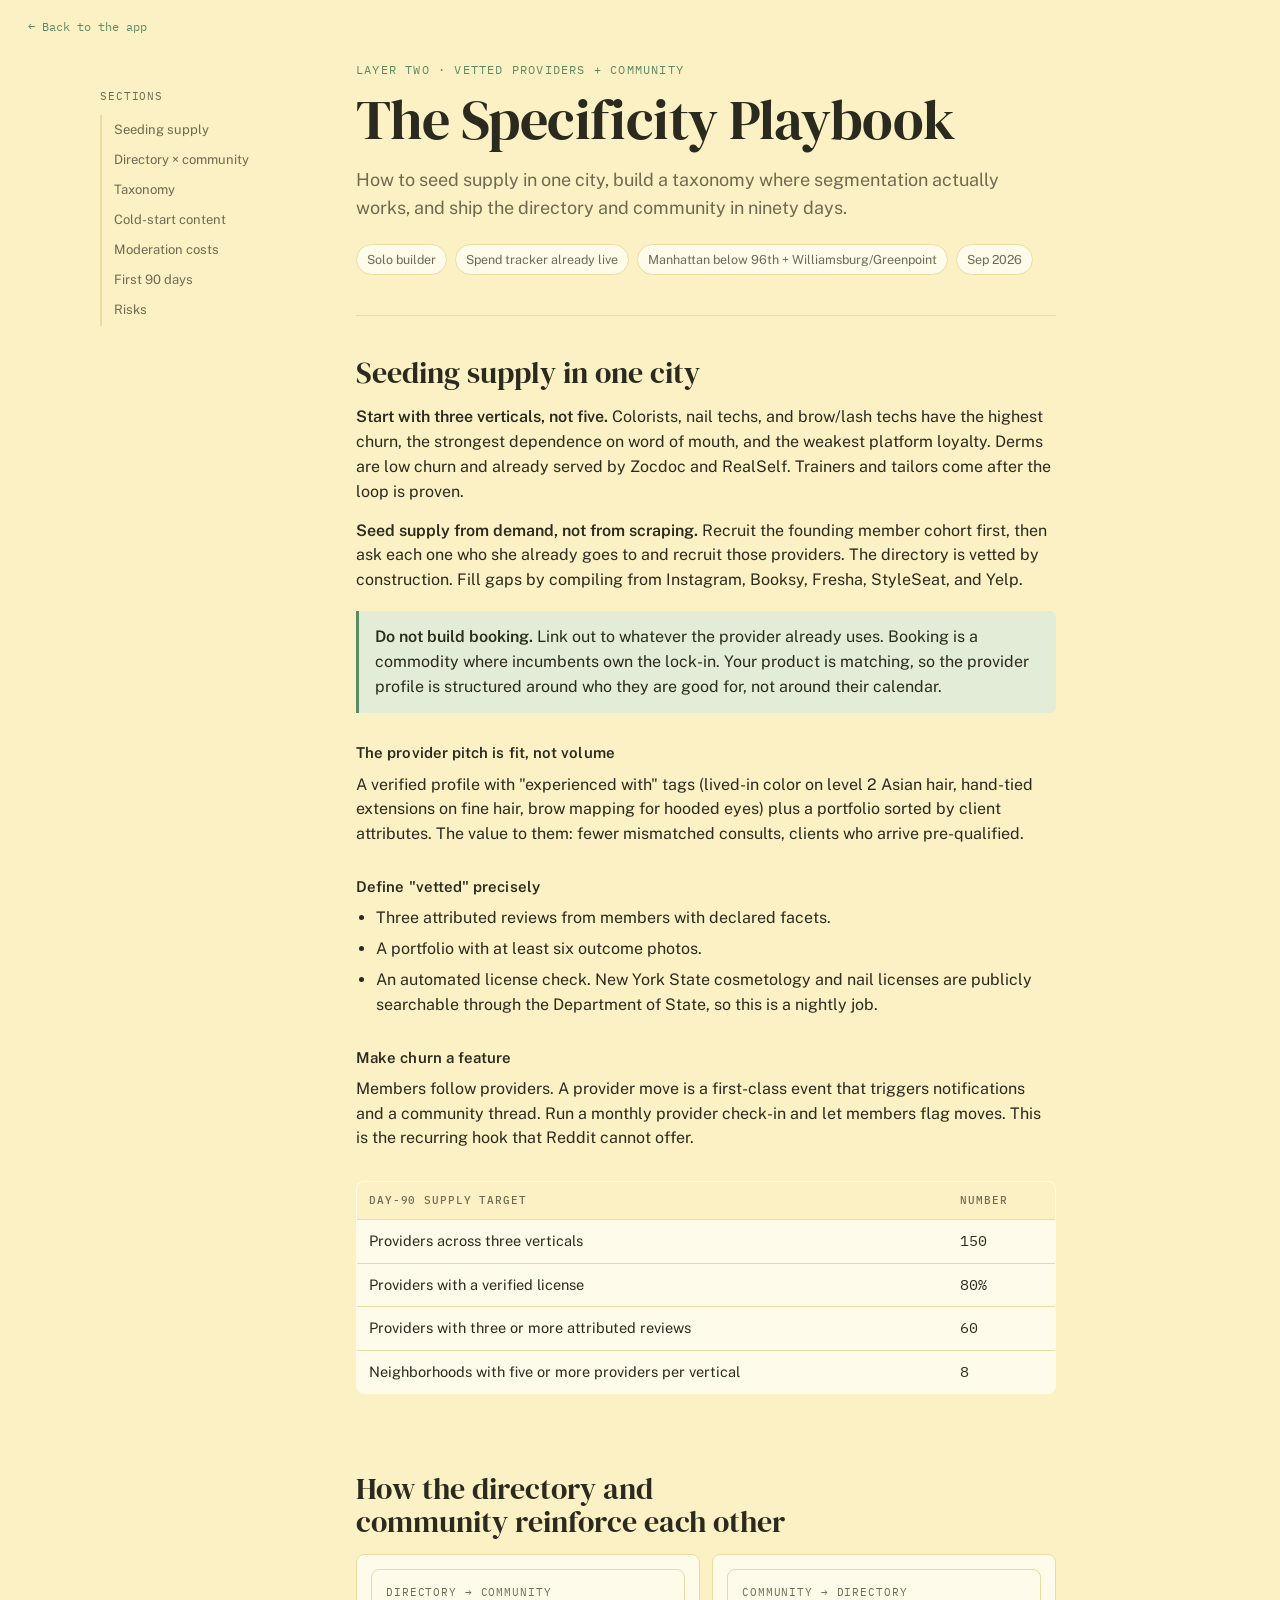
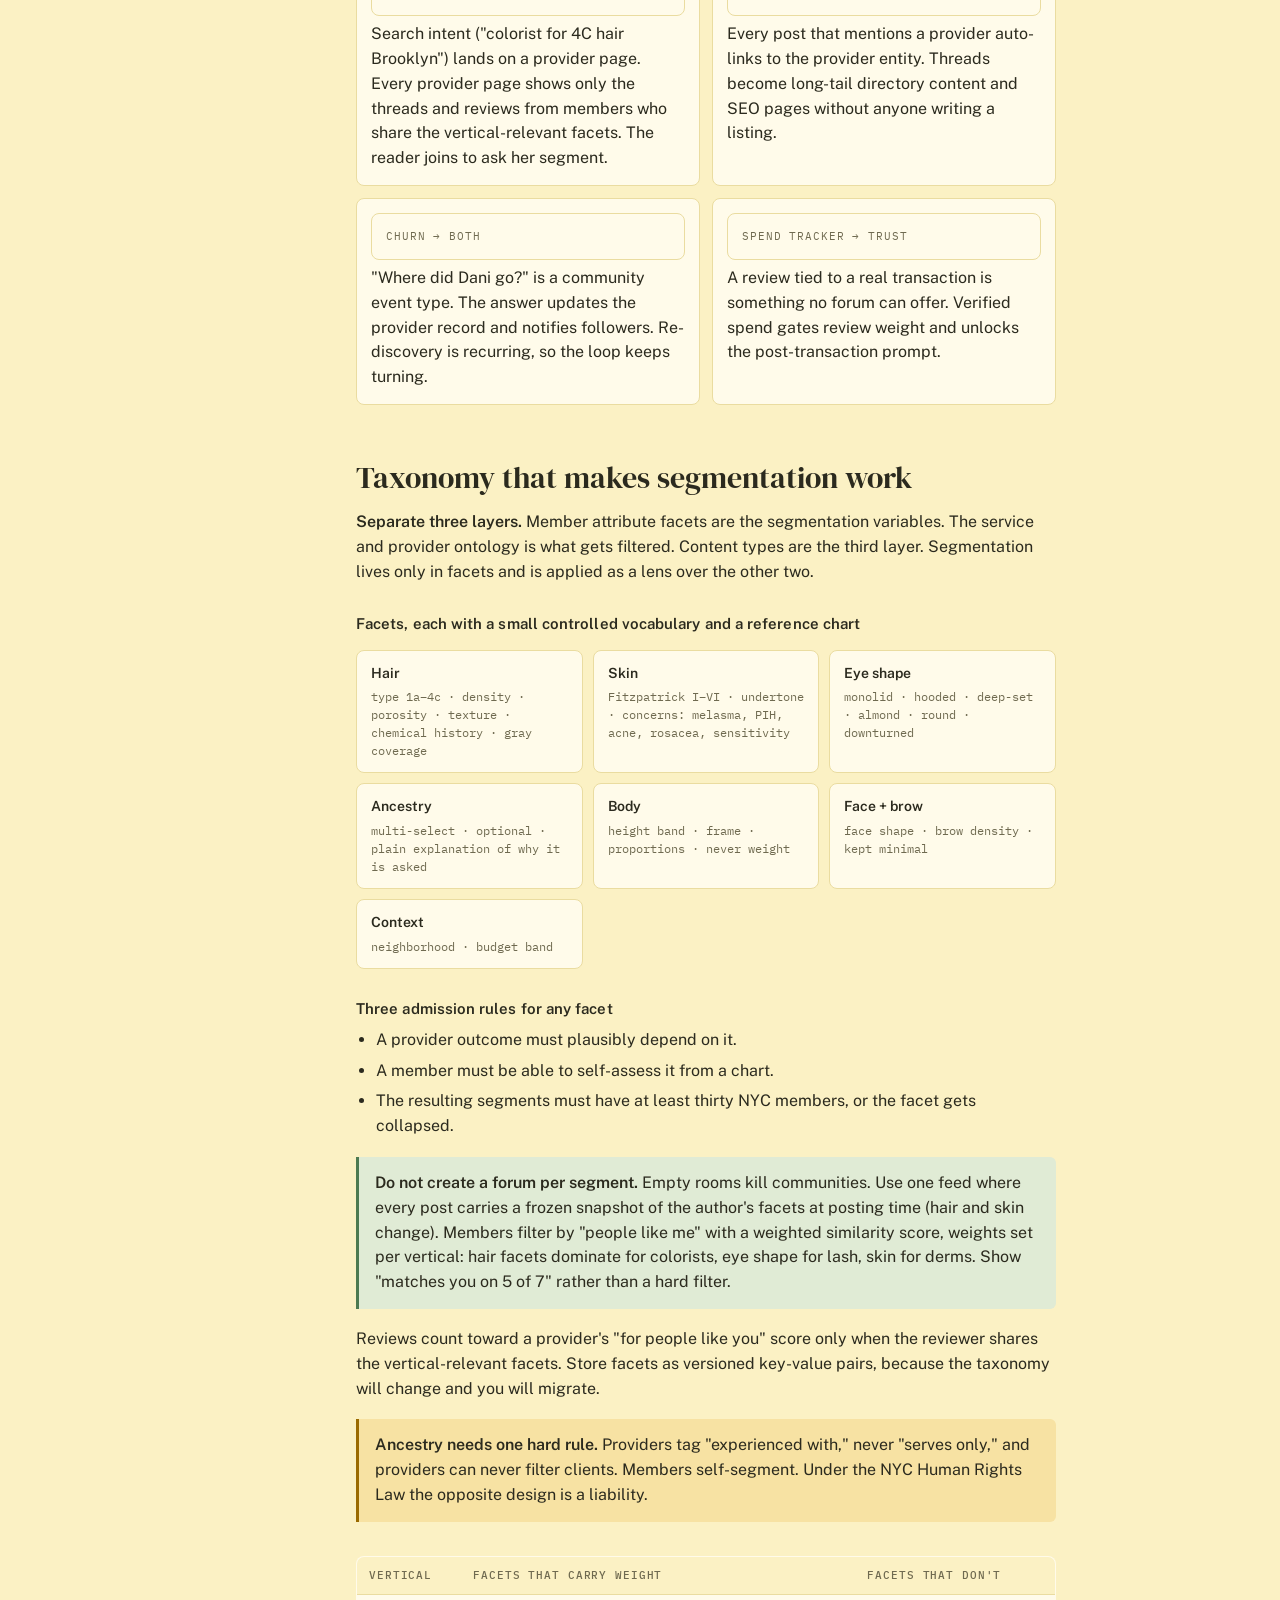
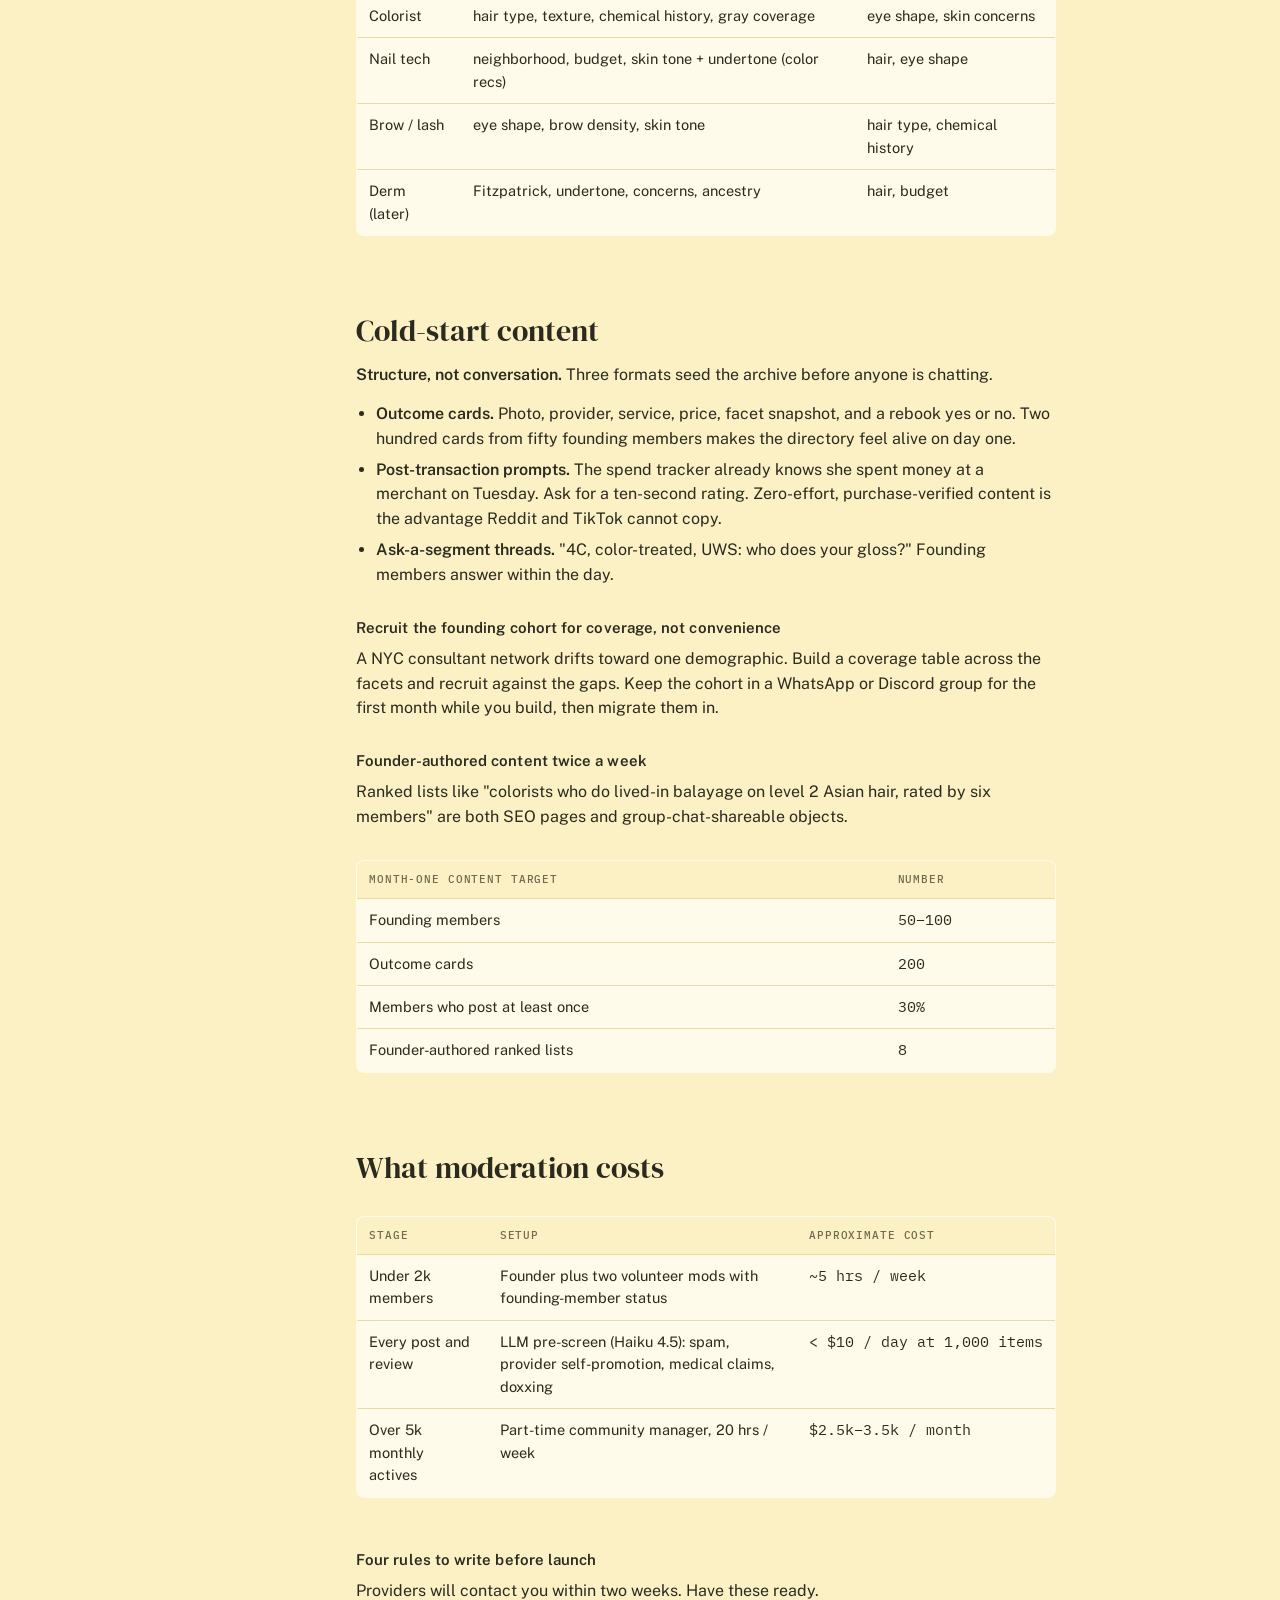
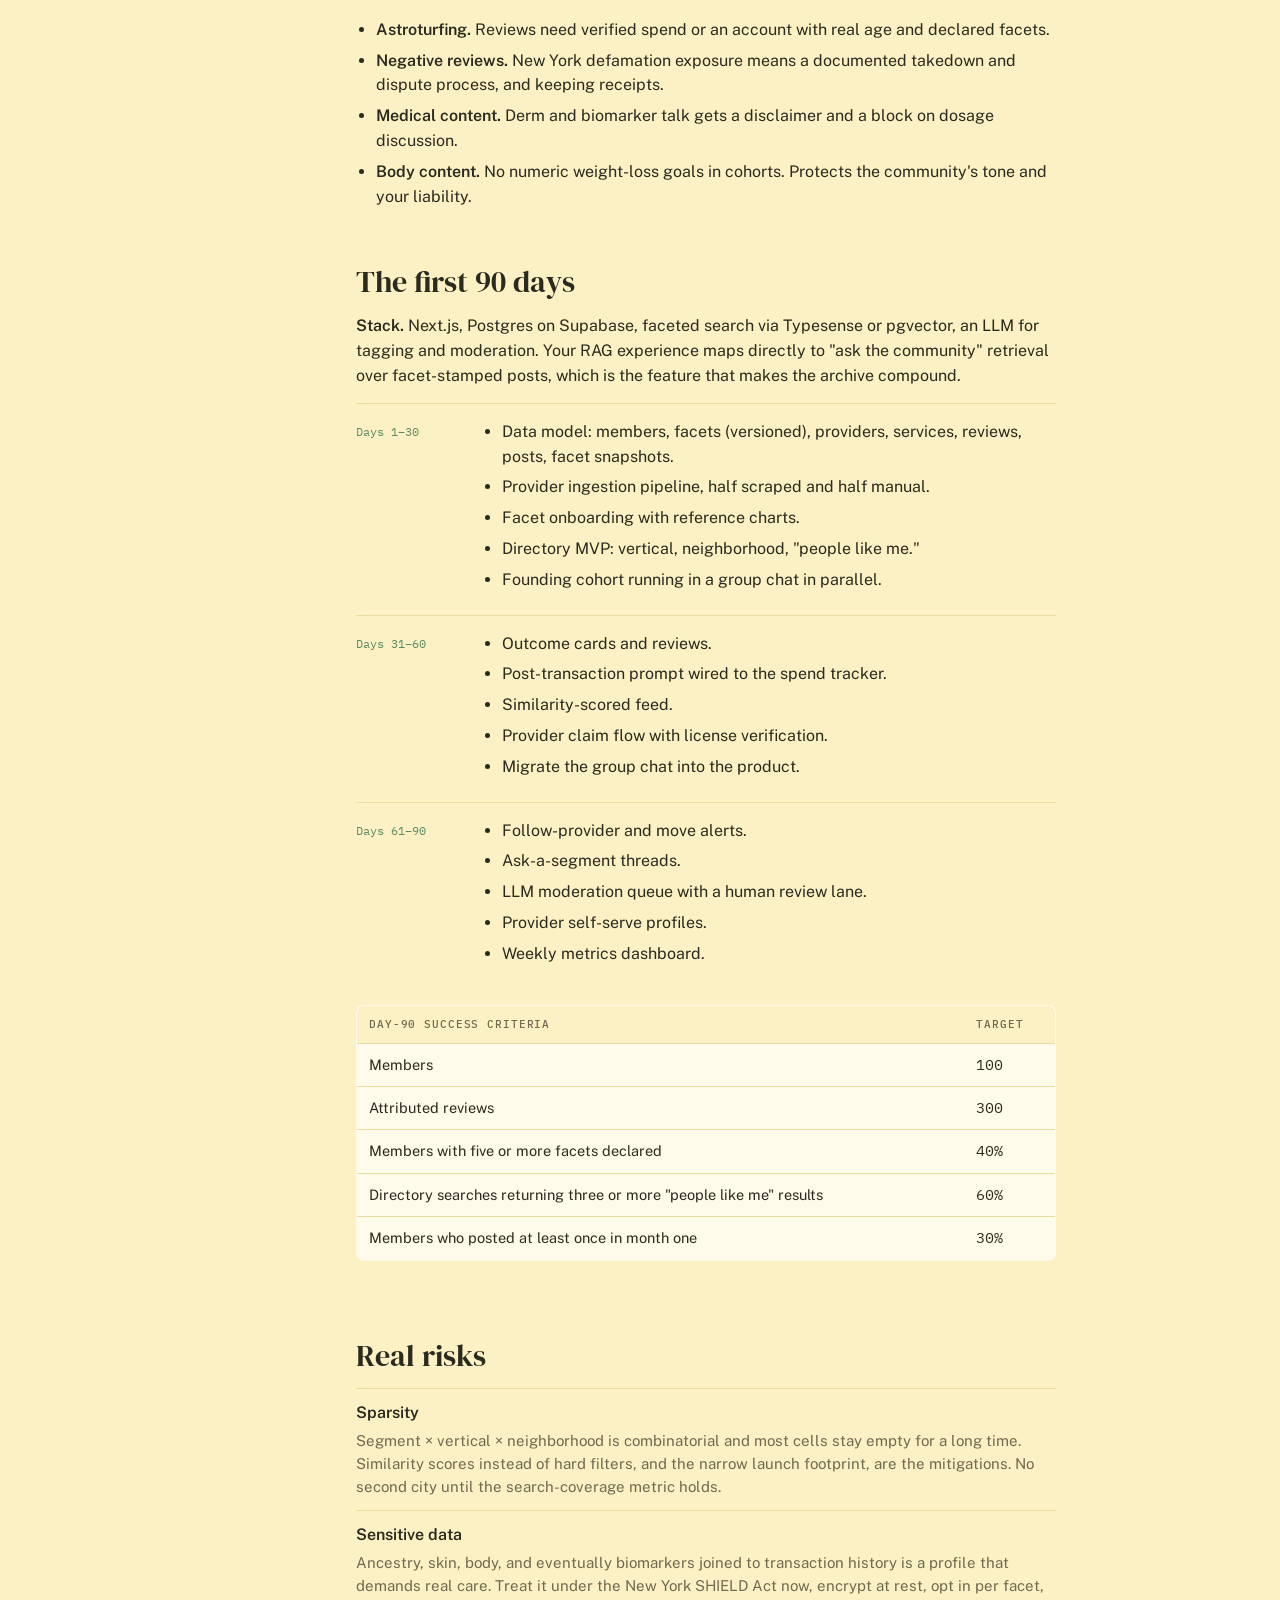
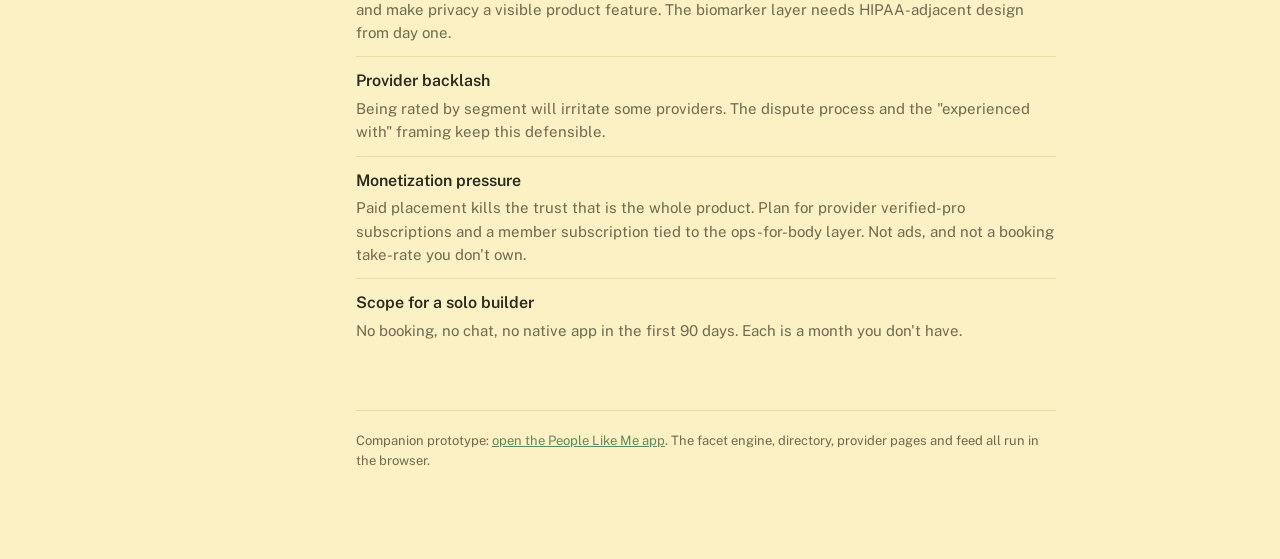
==== commit 2460b7a4: "style: butter-yellow light mode, dark sage night mode Co-Authored-By: Claude Fable 5.1 <noreply@anth" ====
--- a/playbook.html
+++ b/playbook.html
@@ -8,16 +8,16 @@
 <link rel="stylesheet" href="https://fonts.googleapis.com/css2?family=DM+Serif+Display&family=Public+Sans:ital,wght@0,400;0,500;0,600;1,400&family=IBM+Plex+Mono:wght@400;500&display=swap">
 <style>
 :root{
-  --bg:#FBF8E8;--surface:#FFFFFF;--ink:#1E2B22;--muted:#5F6B5C;--line:#E1E3C9;
-  --accent:#2E8B57;--accent-soft:#DFF2E3;--good:#237A4A;--good-soft:#DCF0E0;--warn:#9A6A00;--warn-soft:#FBEFC2;
+  --bg:#FBF1C4;--surface:#FFFBEA;--ink:#2B2A1E;--muted:#6F6A50;--line:#EADCA0;
+  --accent:#5E8A63;--accent-soft:#E3ECD6;--good:#4C7A51;--good-soft:#E0EBD5;--warn:#9A6A00;--warn-soft:#F7E2A3;
 }
 @media (prefers-color-scheme: dark){:root:not([data-theme="light"]){
-  --bg:#111F18;--surface:#182A20;--ink:#EEF3E4;--muted:#A6B4A0;--line:#2E4536;
-  --accent:#6FD39A;--accent-soft:#1E3A2A;--good:#8FDDB0;--good-soft:#1E3A2C;--warn:#F0CF6A;--warn-soft:#3A3116;
+  --bg:#2A3A30;--surface:#34473B;--ink:#F1EFDF;--muted:#B5C1AC;--line:#4A5F50;
+  --accent:#E6D67A;--accent-soft:#4A5638;--good:#B3D8A3;--good-soft:#3E5A44;--warn:#F0C86A;--warn-soft:#5A4E2A;
 }}
 :root[data-theme="dark"]{
-  --bg:#111F18;--surface:#182A20;--ink:#EEF3E4;--muted:#A6B4A0;--line:#2E4536;
-  --accent:#6FD39A;--accent-soft:#1E3A2A;--good:#8FDDB0;--good-soft:#1E3A2C;--warn:#F0CF6A;--warn-soft:#3A3116;
+  --bg:#2A3A30;--surface:#34473B;--ink:#F1EFDF;--muted:#B5C1AC;--line:#4A5F50;
+  --accent:#E6D67A;--accent-soft:#4A5638;--good:#B3D8A3;--good-soft:#3E5A44;--warn:#F0C86A;--warn-soft:#5A4E2A;
 }
 *{box-sizing:border-box}
 body{background:var(--bg);color:var(--ink);font-family:"Public Sans",system-ui,-apple-system,sans-serif;font-size:16px;line-height:1.55;padding-inline:20px;padding-block:0 80px}
@@ -72,7 +72,7 @@
 </style>
 </head>
 <body>
-<p style="font-family:IBM Plex Mono,monospace;font-size:12px;margin:18px 0 -40px"><a href="./" style="color:#2E8B57;text-decoration:none">← Back to the app</a></p>
+<p style="font-family:IBM Plex Mono,monospace;font-size:12px;margin:18px 0 -40px"><a href="./" style="color:#5E8A63;text-decoration:none">← Back to the app</a></p>
 
 <div class="wrap">
 <nav class="toc" aria-label="Sections">
